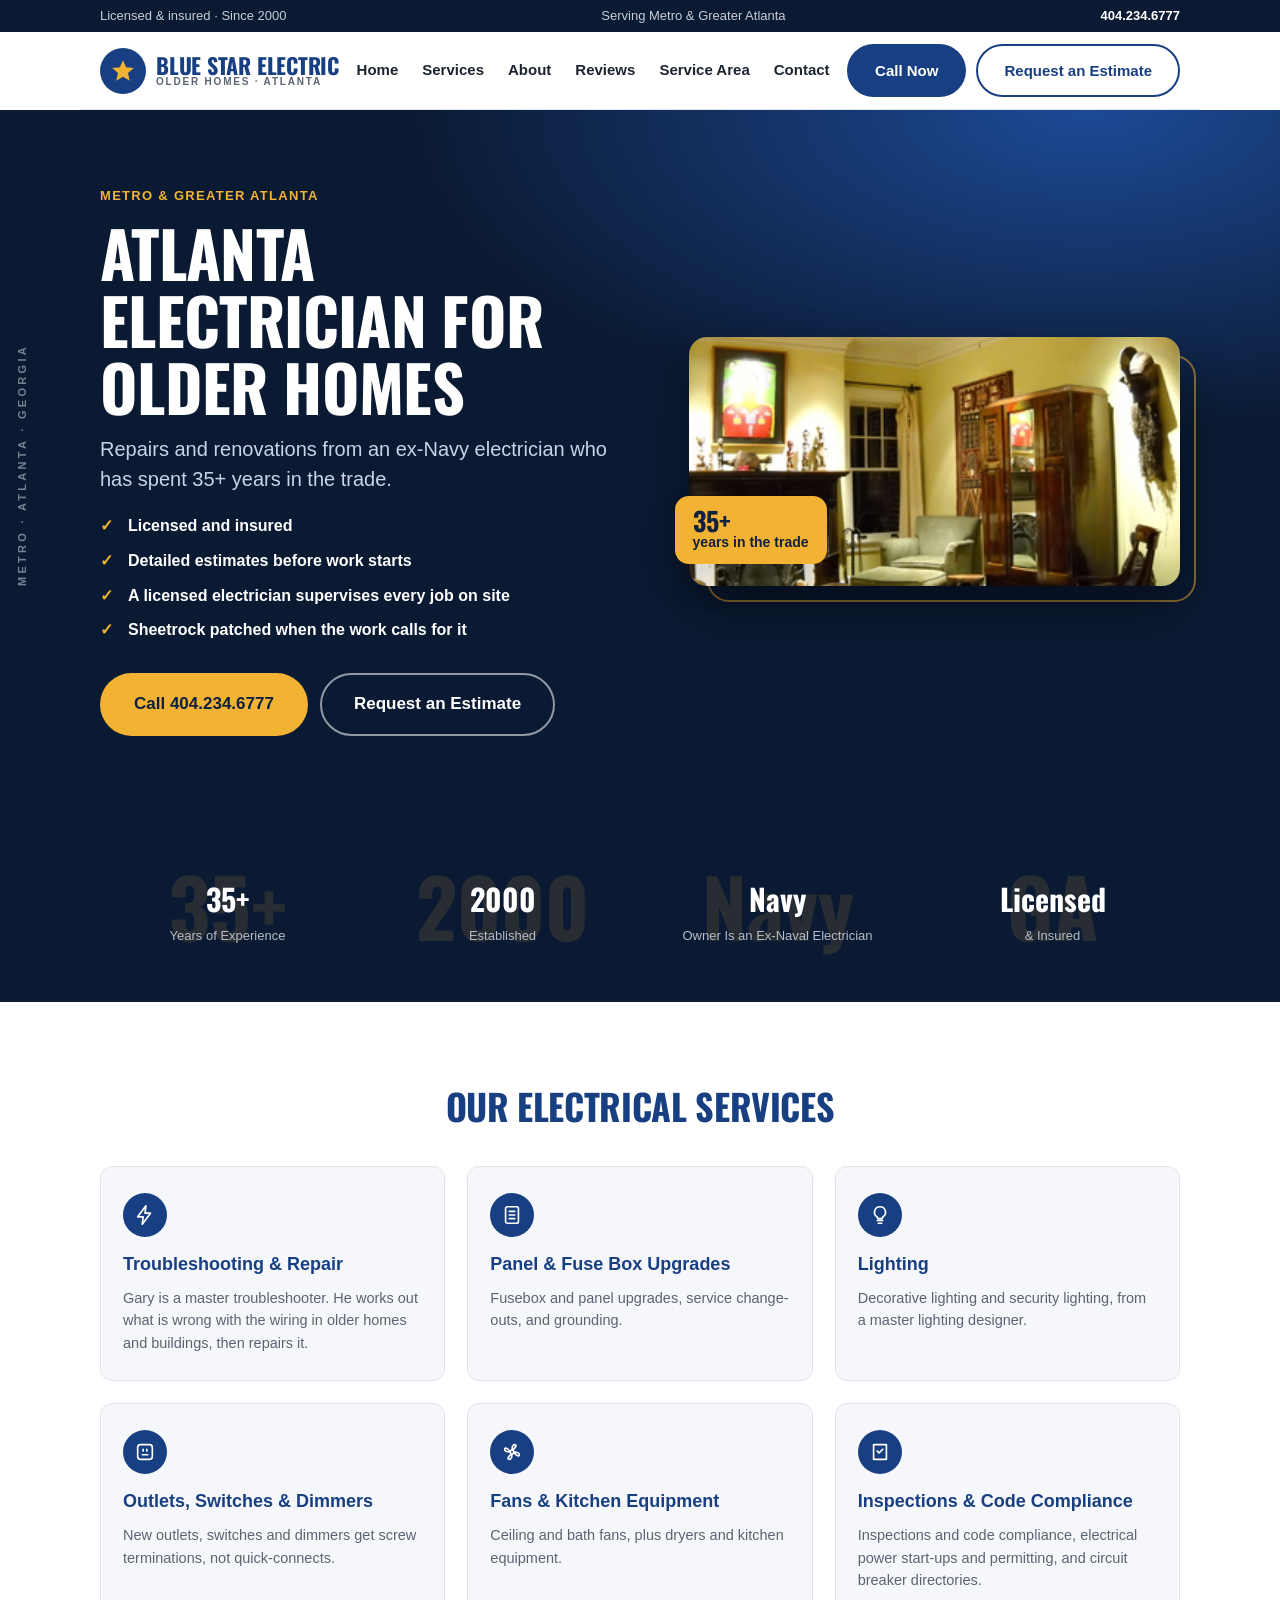
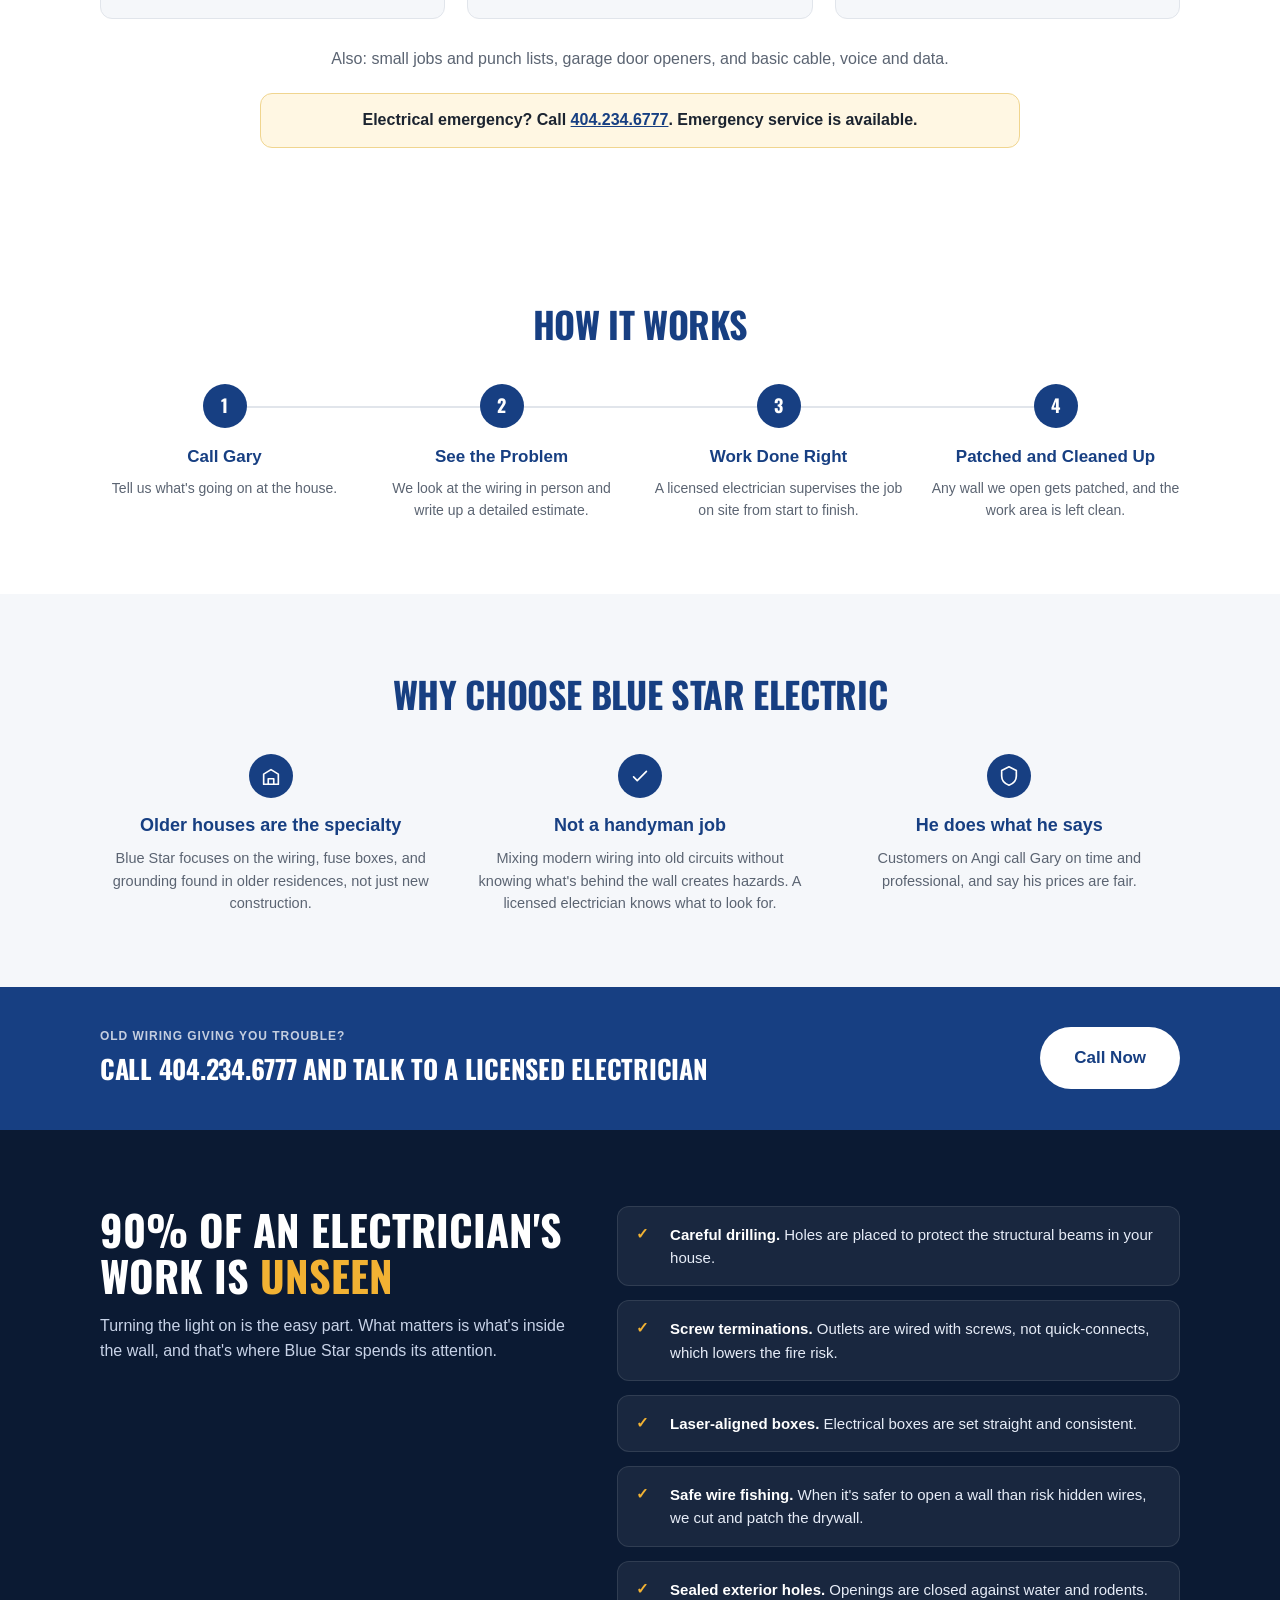
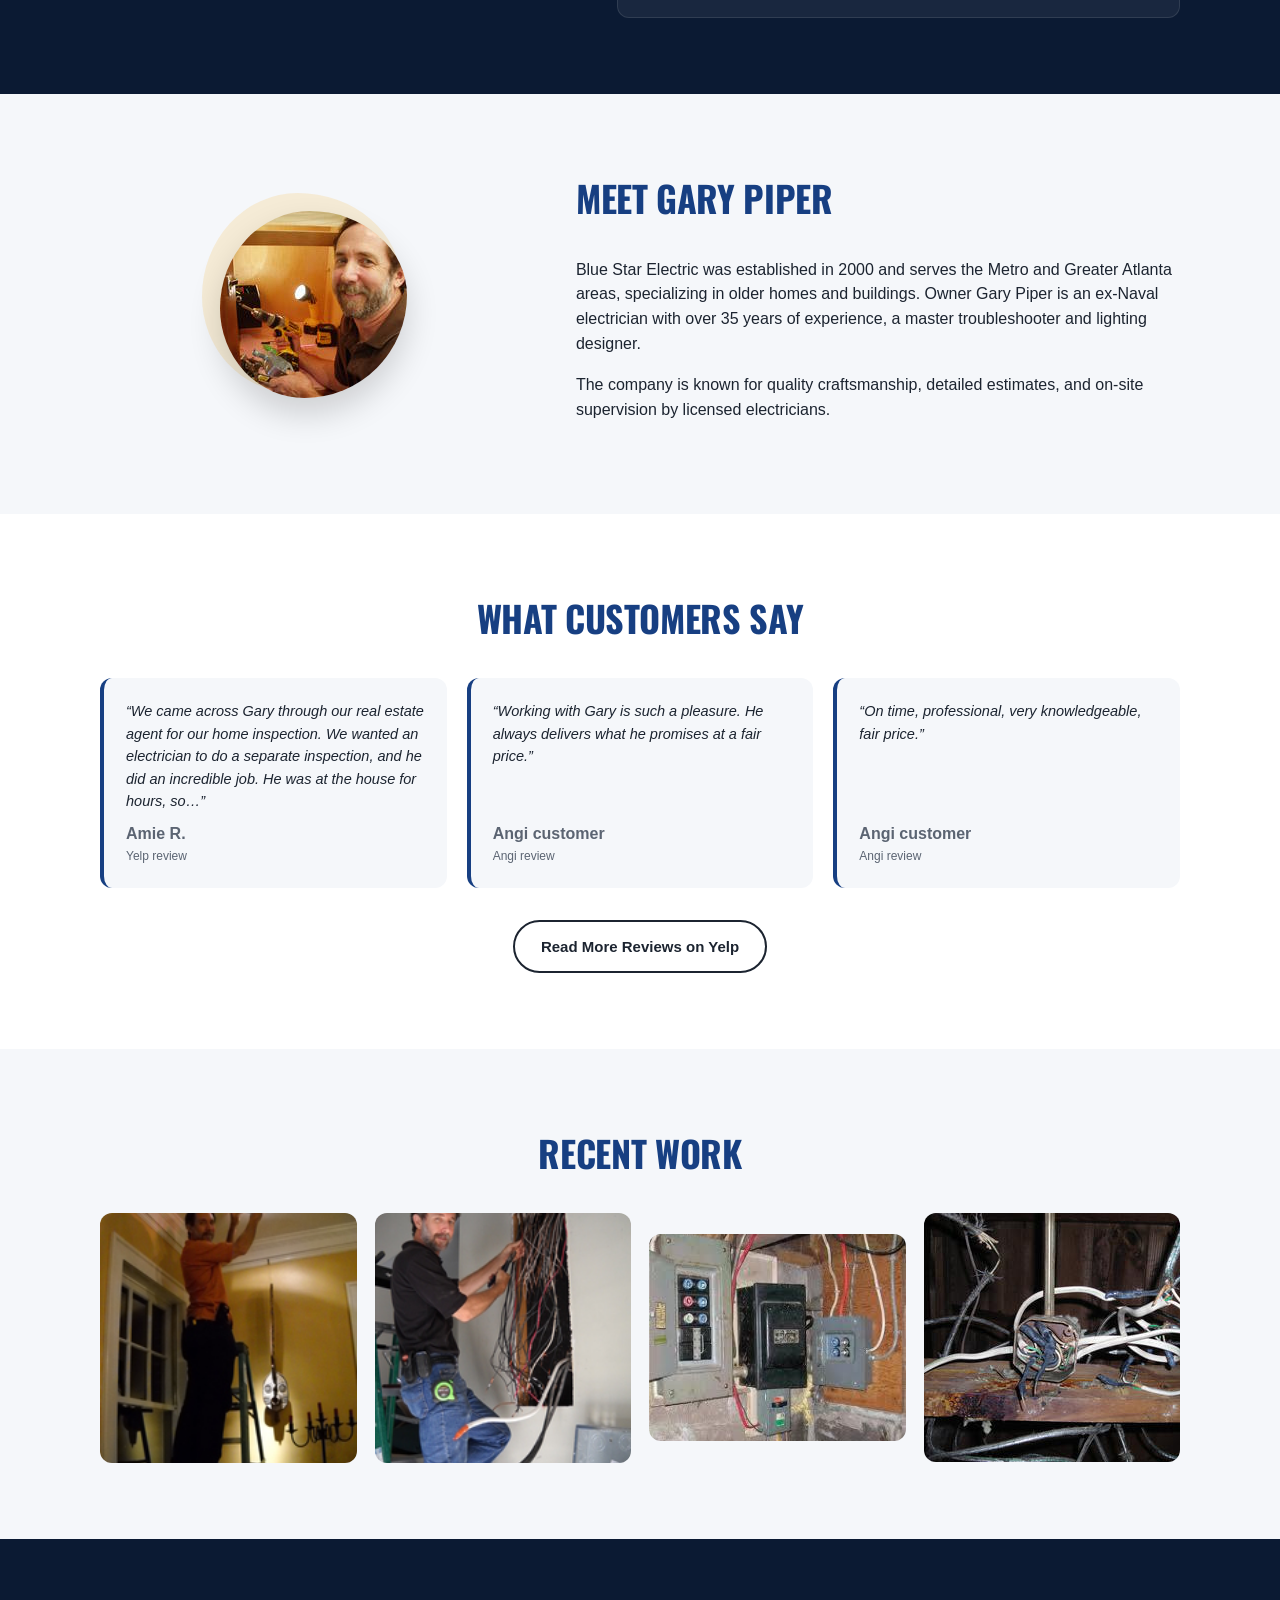
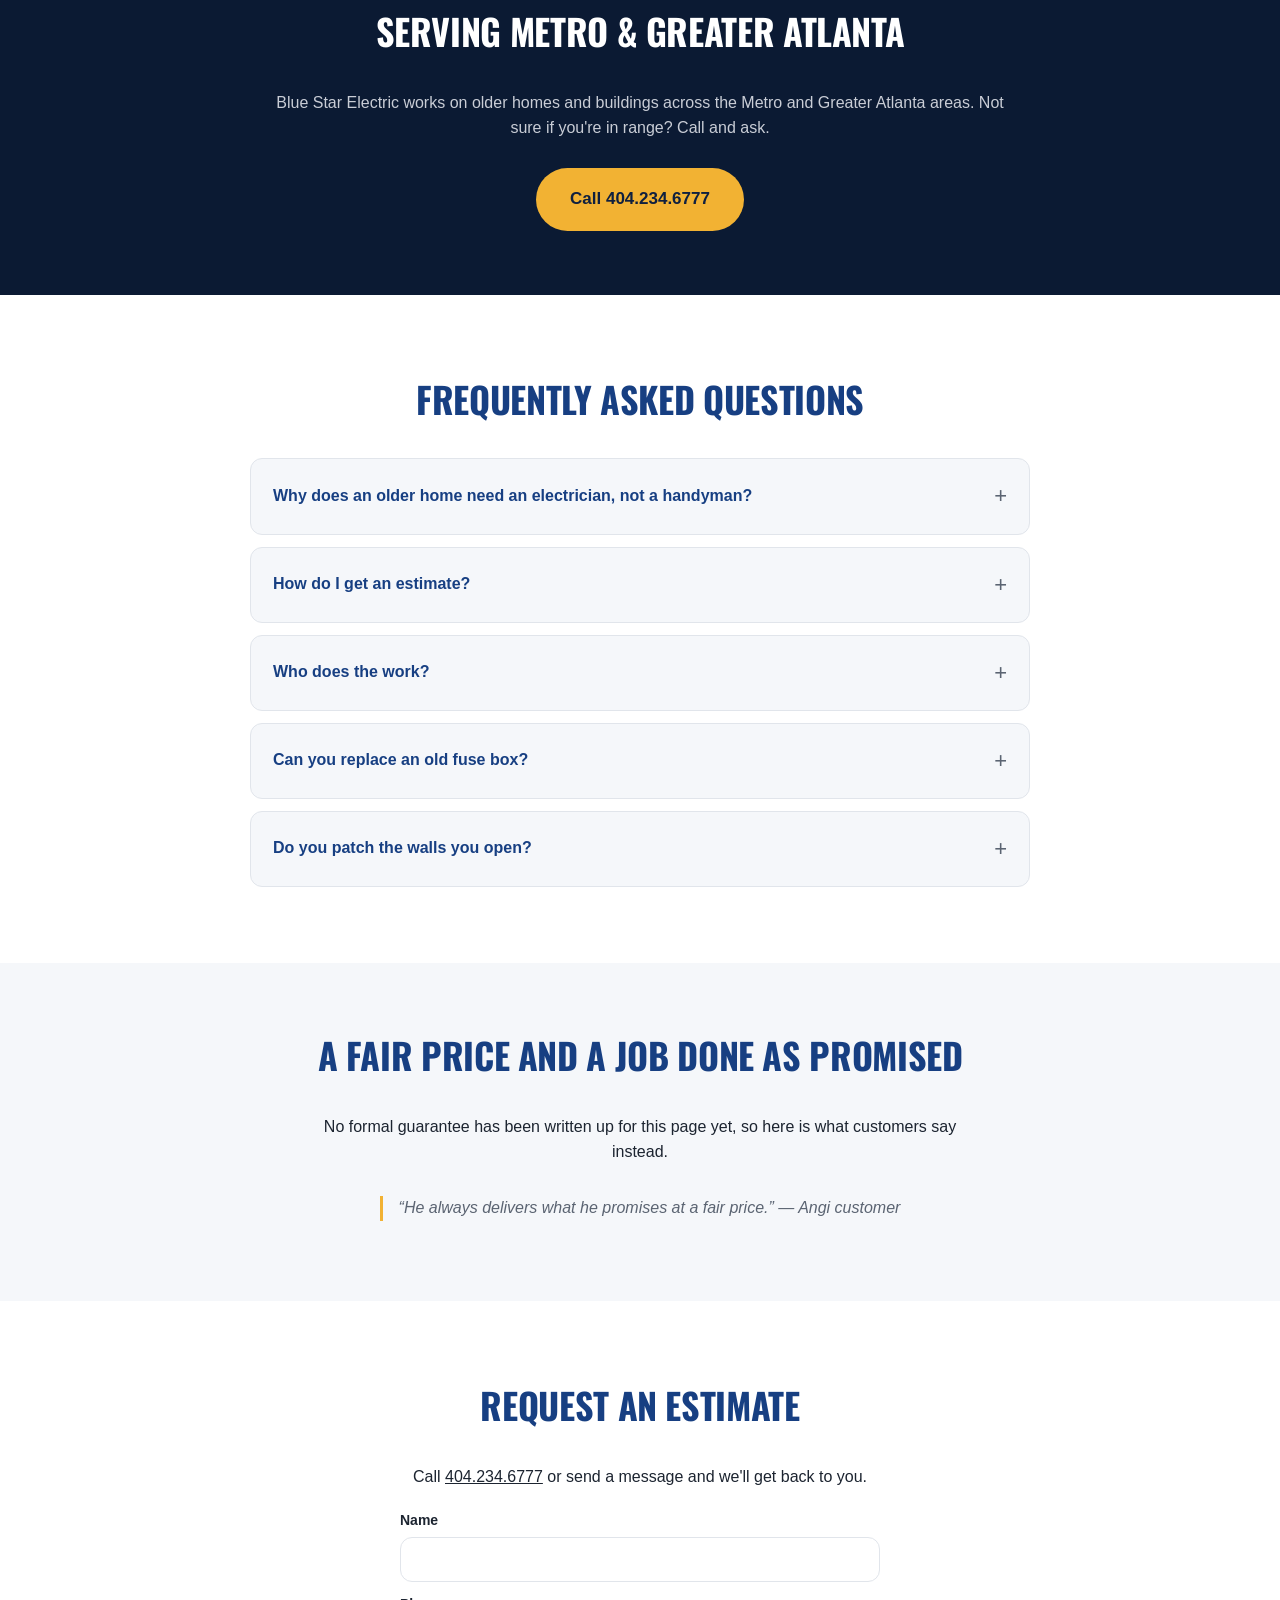
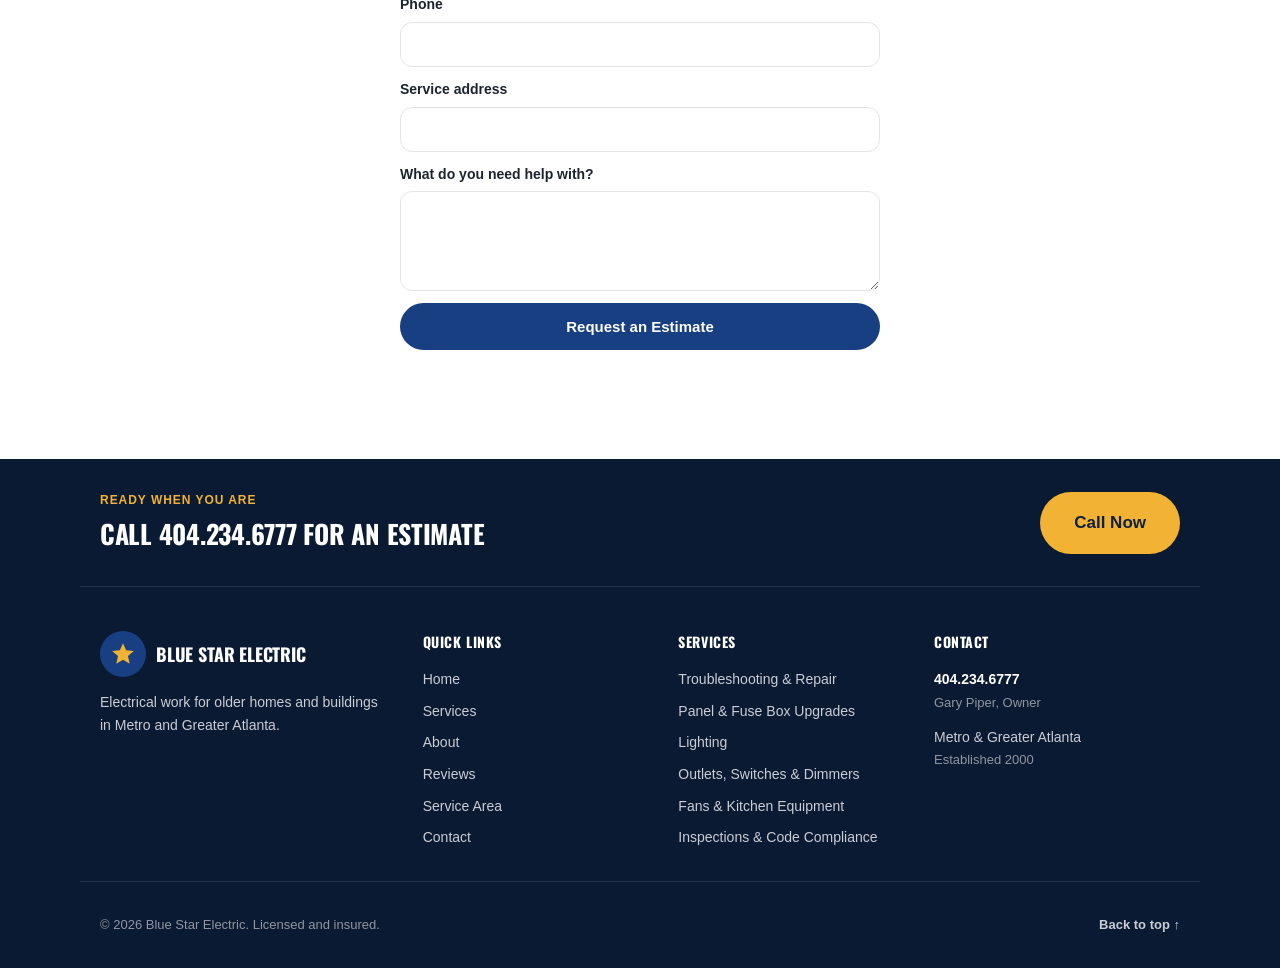
==== index.html @ 2fea070b "Free homepage rebuild for Blue Star Electric (Atlanta, GA) Co-Authored-By: Claude Sonnet 5 <noreply@" ====
<!DOCTYPE html>
<html lang="en">
<head>
<meta charset="UTF-8">
<meta name="viewport" content="width=device-width, initial-scale=1.0">
<title>Older Home Electrician in Atlanta | Blue Star Electric</title>
<meta name="description" content="Ex-Navy electrician Gary Piper repairs and renovates the wiring in older Atlanta homes. Detailed estimates, licensed and insured. Call 404.234.6777.">
<meta name="robots" content="index, follow">
<meta property="og:type" content="website">
<meta property="og:site_name" content="Blue Star Electric">
<meta property="og:title" content="Older Home Electrician in Atlanta | Blue Star Electric">
<meta property="og:description" content="Repairs and renovations for older Atlanta homes by an ex-Navy electrician with 35+ years in the trade.">
<meta property="og:locale" content="en_US">
<meta name="twitter:card" content="summary_large_image">
<meta name="twitter:title" content="Older Home Electrician in Atlanta | Blue Star Electric">
<meta name="twitter:description" content="Troubleshooting, repair, and rewiring for older Atlanta homes. Call 404.234.6777.">
<!-- TODO before launch: add <link rel="canonical">, og:url, and og:image / twitter:image once the live domain and a hosted preview image exist. -->
<meta name="theme-color" content="#173f82">
<link rel="icon" href="data:image/svg+xml,%3Csvg xmlns='http://www.w3.org/2000/svg' viewBox='0 0 24 24'%3E%3Ccircle cx='12' cy='12' r='12' fill='%23173f82'/%3E%3Cpath fill='%23f2b233' d='m12 4.5 2 4.6 5 .4-3.8 3.3 1.1 4.9L12 15l-4.3 2.7 1.1-4.9L5 9.5l5-.4z'/%3E%3C/svg%3E">
<link rel="preconnect" href="https://fonts.googleapis.com">
<link rel="preconnect" href="https://fonts.gstatic.com" crossorigin>
<link href="https://fonts.googleapis.com/css2?family=Oswald:wght@500;700&display=swap" rel="stylesheet">
<style>
/* ============ Design tokens ============
   Swap these per-business. Pull the primary/accent from the business's real
   logo/brand if they have one — sample the actual pixel colors (PIL/Pillow)
   rather than eyeballing a hex value, it's consistently more accurate.
   Otherwise this navy/amber pairing reads as "trades/trust" without looking
   like a template. Keep it to ONE dominant accent color doing all the
   CTA/heading work; a second brand color (if any) should stay a sparing
   accent (underlines, stat ghost numerals) rather than a second competing
   button color. Dark sections use a near-black ink rather than a second
   brand color — see "Modern visual design patterns" in references/patterns.md. */
:root {
  --color-primary: #173f82;      /* deep navy — the one accent */
  --color-primary-dark: #0f2c5f;
  --color-ink: #0b1a33;          /* near-black — full-bleed section bands */
  --color-accent: #f2b233;       /* amber — sparing use only (underlines, ghost numerals) */
  --color-accent-dark: #a86d10;
  --color-text: #1c2430;
  --color-text-muted: #5b6472;
  --color-bg: #ffffff;
  --color-bg-alt: #f5f7fa;
  --color-border: #e1e5eb;
  --font-body: -apple-system, BlinkMacSystemFont, "Segoe UI", Roboto, Helvetica, Arial, sans-serif;
  --font-heading: "Oswald", var(--font-body);
  --radius: 12px;
  --radius-pill: 999px;
  --shadow: 0 2px 10px rgba(0,0,0,.08);
  --shadow-lift: 0 16px 32px rgba(0,0,0,.16);
}

* { box-sizing: border-box; }
html { scroll-behavior: smooth; }
body {
  margin: 0;
  font-family: var(--font-body);
  color: var(--color-text);
  background: var(--color-bg);
  line-height: 1.55;
}
img { max-width: 100%; display: block; }
a { color: inherit; }
.wrap { max-width: 1120px; margin: 0 auto; padding: 0 20px; }

.skip-link {
  position: absolute; left: -999px; top: 0; background: #fff; color: #000;
  padding: 10px 16px; z-index: 100;
}
.skip-link:focus { left: 10px; top: 10px; }

/* Scroll-reveal: opacity + slight rise, disabled outright for reduced-motion.
   Motion is decoration only — never applied to phone numbers or CTAs. */
.reveal { opacity: 0; transform: translateY(16px); transition: opacity .5s ease, transform .5s ease; }
.reveal.is-visible { opacity: 1; transform: translateY(0); }
@media (prefers-reduced-motion: reduce) {
  .reveal { opacity: 1; transform: none; transition: none; }
}

/* ============ Buttons ============ */
.btn {
  display: inline-block;
  padding: 13px 26px;
  border-radius: var(--radius-pill);
  font-weight: 600;
  text-decoration: none;
  border: 2px solid transparent;
  cursor: pointer;
  font-size: 15px;
  transition: background .15s ease, color .15s ease, border-color .15s ease, transform .15s ease;
}
.btn-primary { background: var(--color-primary); color: #fff; }
.btn-primary:hover { background: var(--color-primary-dark); }
.btn-outline { background: transparent; border-color: currentColor; }
.btn-outline:hover { background: rgba(0,0,0,.05); }
.btn-lg { padding: 16px 32px; font-size: 17px; }

/* ============ Header ============ */
.topbar {
  background: var(--color-ink);
  color: #c9cdd6;
  font-size: 13px;
}
.topbar-inner {
  display: flex; flex-wrap: wrap; gap: 8px 20px;
  justify-content: space-between; align-items: center;
  padding: 6px 20px;
}
.topbar-phone { color: #fff; font-weight: 700; text-decoration: none; }
/* The topbar is sticky-header chrome that eats a disproportionate chunk of a
   phone viewport on every scroll position. The phone number is already a
   persistent nav button and a persistent bottom bar on mobile, so the topbar
   (hours + address) is redundant below this width — drop it to give content
   the room back. */
@media (max-width: 640px) {
  .topbar { display: none; }
}

.main-nav {
  display: flex; align-items: center; justify-content: space-between;
  gap: 16px; padding: 12px 20px;
  background: rgba(255,255,255,.9);
  backdrop-filter: saturate(180%) blur(8px);
  border-bottom: 1px solid var(--color-border);
  transition: padding .2s ease, box-shadow .2s ease;
}
.site-header.is-scrolled .main-nav { padding: 6px 20px; box-shadow: var(--shadow); }
.logo { display: flex; align-items: center; gap: 10px; text-decoration: none; }
.logo-badge {
  width: 60px; height: 60px; border-radius: 50%; overflow: hidden;
  position: relative; flex-shrink: 0; background: #fff;
  box-shadow: inset 0 0 0 1px var(--color-border);
  transition: width .2s ease, height .2s ease;
}
.site-header.is-scrolled .logo-badge { width: 46px; height: 46px; }
.logo-badge img { width: 100%; height: 100%; object-fit: cover; }
.logo-text {
  font-family: var(--font-heading); font-size: 22px; font-weight: 700;
  color: var(--color-primary); letter-spacing: -0.01em; text-transform: uppercase;
}
.nav-links { list-style: none; display: flex; gap: 24px; margin: 0; padding: 0; }
.nav-links a { text-decoration: none; font-weight: 600; font-size: 15px; color: var(--color-text); }
.nav-links a:hover { color: var(--color-primary); }
.nav-ctas { display: flex; gap: 10px; }
.nav-ctas .btn-outline { border-color: var(--color-primary); color: var(--color-primary); }
.site-header { position: sticky; top: 0; z-index: 50; }

/* Hamburger toggle — hidden on desktop, shown under the mobile breakpoint */
.menu-toggle {
  display: none; flex-direction: column; justify-content: center; align-items: center;
  gap: 5px; width: 40px; height: 40px; padding: 8px; margin: 0;
  background: transparent; border: none; cursor: pointer; flex-shrink: 0;
}
.menu-toggle span {
  display: block; width: 100%; height: 2px; background: var(--color-primary);
  border-radius: 2px; transition: transform .2s ease, opacity .2s ease;
}
.menu-toggle[aria-expanded="true"] span:nth-child(1) { transform: translateY(7px) rotate(45deg); }
.menu-toggle[aria-expanded="true"] span:nth-child(2) { opacity: 0; }
.menu-toggle[aria-expanded="true"] span:nth-child(3) { transform: translateY(-7px) rotate(-45deg); }

/* Mobile dropdown menu — holds the nav links AND the Call/Estimate buttons on
   mobile, since there's no room for them in the header bar itself. Anchored
   under the header as a floating panel so it overlays the page instead of
   pushing content down. */
.mobile-menu {
  display: none;
  position: absolute; top: 100%; left: 0; right: 0;
  background: #fff; border-bottom: 1px solid var(--color-border);
  box-shadow: var(--shadow-lift);
  padding: 8px 20px 24px;
}
.mobile-menu.is-open { display: block; }
.mobile-menu-links { list-style: none; margin: 0; padding: 0; display: grid; }
.mobile-menu-links a {
  display: block; padding: 14px 2px; font-weight: 600; font-size: 16px;
  text-decoration: none; color: var(--color-text); border-bottom: 1px solid var(--color-border);
}
.mobile-menu-ctas { display: grid; gap: 10px; margin-top: 16px; }
.mobile-menu-ctas .btn { text-align: center; width: 100%; }
.mobile-menu-ctas .btn-outline { border-color: var(--color-primary); color: var(--color-primary); }

@media (max-width: 860px) {
  .nav-links { display: none; }  /* desktop inline nav — replaced by the mobile menu below */
  .nav-ctas { display: none; }   /* header buttons — moved into the mobile menu, not the header bar */
  .menu-toggle { display: flex; }
  .main-nav { position: relative; flex-wrap: nowrap; }
}
@media (min-width: 861px) {
  .mobile-menu { display: none !important; }
}

/* ============ Hero (dark band, framed photo; source photos are low-res so no full-bleed) ============ */
.hero { background: radial-gradient(1100px 520px at 85% 0%, #1d4a96 0%, var(--color-ink) 62%); padding: 76px 0 84px; overflow: hidden; position: relative; }
.hero-inner { display: grid; grid-template-columns: 1.1fr 1fr; gap: 48px; align-items: center; }
.hero-label {
  position: absolute; left: 14px; top: 50%; writing-mode: vertical-rl; transform: rotate(180deg) translateY(50%);
  font-size: 11px; letter-spacing: .3em; text-transform: uppercase; color: rgba(255,255,255,.45); font-weight: 700;
}
.eyebrow { text-transform: uppercase; letter-spacing: .1em; font-size: 13px; font-weight: 700; color: var(--color-accent); margin: 0 0 12px; }
.hero h1 {
  font-family: var(--font-heading); font-size: clamp(36px, 5.6vw, 64px);
  line-height: 1.05; margin: 0 0 20px; color: #fff; text-transform: uppercase; letter-spacing: -0.01em;
}
.hero h1 .h1-sub { display: block; font-family: var(--font-body); font-size: clamp(16px, 1.7vw, 20px); text-transform: none; letter-spacing: 0; color: #c8d3e8; font-weight: 500; margin-top: 14px; line-height: 1.5; max-width: 34em; }
.trust-bullets { list-style: none; margin: 0 0 30px; padding: 0; display: grid; gap: 10px; color: #fff; }
.trust-bullets li { font-weight: 600; padding-left: 28px; position: relative; }
.trust-bullets li::before { content: "\2713"; position: absolute; left: 0; color: var(--color-accent); font-weight: 800; }
.hero-ctas { display: flex; gap: 12px; flex-wrap: wrap; }
.hero .btn-outline { color: #fff; border-color: rgba(255,255,255,.55); }
.hero .btn-outline:hover { background: rgba(255,255,255,.1); }
.btn-accent { background: var(--color-accent); color: #10203f; }
.btn-accent:hover { background: #ffc44f; }

.hero-media { position: relative; }
.hero-media::before {
  content: ""; position: absolute; inset: 18px -16px -16px 18px; border-radius: 22px;
  border: 2px solid var(--color-accent); opacity: .55;
}
.hero-media img.stock-photo { position: relative; width: 100%; aspect-ratio: 4 / 3; object-fit: cover; border-radius: 18px; box-shadow: 0 24px 50px rgba(0,0,0,.45); }
.hero-badge {
  position: absolute; z-index: 2; left: -14px; bottom: 22px; background: var(--color-accent); color: #10203f;
  padding: 12px 18px; border-radius: 14px; font-weight: 800; font-size: 14px; line-height: 1.25; box-shadow: var(--shadow-lift);
}
.hero-badge span { display: block; font-family: var(--font-heading); font-size: 26px; line-height: 1; }
@media (max-width: 860px) {
  .hero { padding: 52px 0 64px; }
  .hero-inner { grid-template-columns: 1fr; }
  .hero-label { display: none; }
  .hero-media { margin: 0 12px 0 0; }
  .hero-badge { left: 10px; }
}

.photo-placeholder {
  background: repeating-linear-gradient(45deg, #dde3ec, #dde3ec 12px, #eef1f6 12px, #eef1f6 24px);
  border: 2px dashed #b7c0cf; border-radius: var(--radius); min-height: 280px;
  display: flex; align-items: center; justify-content: center; color: #5b6472; font-weight: 700; text-align: center; padding: 20px;
}

/* ============ Trust stats bar (ghost-numeral treatment) ============
   data-ghost repeats the stat value as a huge, low-opacity watermark behind
   it — the single highest-payoff visual device found in the modern-design
   research. font-size uses clamp(), not a fixed px — a fixed size overflows
   into the neighboring column on narrow phones. */
.stats-bar { background: var(--color-ink); color: #fff; padding: 44px 0; }
.stats-grid {
  display: grid; grid-template-columns: repeat(4, 1fr); gap: 20px; text-align: center;
}
.stat { position: relative; padding: 12px 8px; overflow: hidden; }
.stat::before {
  content: attr(data-ghost);
  position: absolute; top: 50%; left: 50%; transform: translate(-50%, -55%);
  font-family: var(--font-heading); font-size: clamp(36px, 12vw, 80px); font-weight: 700;
  color: var(--color-accent); opacity: .12; white-space: nowrap; z-index: 0;
  pointer-events: none;
}
.stat-value { position: relative; z-index: 1; display: block; font-family: var(--font-heading); font-size: 30px; font-weight: 700; }
.stat-label { position: relative; z-index: 1; display: block; font-size: 13px; color: #b7bcc6; margin-top: 4px; }
@media (max-width: 700px) { .stats-grid { grid-template-columns: repeat(2, 1fr); } }

/* ============ Services ============ */
.services { padding: 76px 0; }
.services h2, .about h2, .testimonials h2, .service-area h2, .guarantee h2, .contact h2,
.process h2, .why-us h2, .gallery h2, .faq h2 {
  font-family: var(--font-heading); text-transform: uppercase; letter-spacing: -0.01em;
  font-size: clamp(26px, 3.4vw, 36px); color: var(--color-primary); margin: 0 0 32px; text-align: center;
}
.service-area h2 { color: #fff; }
.services-grid { display: grid; grid-template-columns: repeat(3, 1fr); gap: 22px; }
.service-card {
  background: var(--color-bg-alt); border-radius: var(--radius); padding: 26px 22px;
  border: 1px solid var(--color-border);
  transition: transform .2s ease, box-shadow .2s ease, border-color .2s ease;
}
.service-card:hover { transform: translateY(-6px); box-shadow: var(--shadow-lift); border-color: transparent; }
.service-icon {
  width: 44px; height: 44px; border-radius: 50%; background: var(--color-primary);
  display: flex; align-items: center; justify-content: center; margin-bottom: 14px;
}
.service-icon svg { width: 22px; height: 22px; stroke: #fff; fill: none; }
.service-card h3 { margin: 0 0 8px; color: var(--color-primary); font-size: 18px; }
.service-card p { margin: 0; color: var(--color-text-muted); font-size: 14.5px; }
@media (max-width: 860px) { .services-grid { grid-template-columns: repeat(2, 1fr); } }
@media (max-width: 560px) { .services-grid { grid-template-columns: 1fr; } }

/* ============ How It Works (process steps) ============ */
.process { padding: 72px 0; background: var(--color-bg); }
.process-grid { display: grid; grid-template-columns: repeat(4, 1fr); gap: 28px; position: relative; }
.process-grid::before {
  content: ""; position: absolute; top: 22px; left: 12.5%; right: 12.5%; height: 2px;
  background: var(--color-border); z-index: 0;
}
.process-step { position: relative; z-index: 1; text-align: center; }
.process-num {
  display: flex; align-items: center; justify-content: center; margin: 0 auto 16px;
  width: 44px; height: 44px; border-radius: 50%; background: var(--color-primary);
  color: #fff; font-family: var(--font-heading); font-weight: 700; font-size: 18px;
}
.process-step h3 { margin: 0 0 8px; color: var(--color-primary); font-size: 17px; }
.process-step p { margin: 0; color: var(--color-text-muted); font-size: 14px; }
@media (max-width: 860px) {
  .process-grid { grid-template-columns: 1fr 1fr; gap: 32px 20px; }
  .process-grid::before { display: none; }
}
@media (max-width: 480px) { .process-grid { grid-template-columns: 1fr; } }

/* ============ Why Choose Us ============ */
.why-us { padding: 72px 0; background: var(--color-bg-alt); }
.why-us-grid { display: grid; grid-template-columns: repeat(3, 1fr); gap: 28px; }
.why-us-item { text-align: center; }
.why-us-item .service-icon { margin: 0 auto 14px; }
.why-us-item h3 { margin: 0 0 8px; color: var(--color-primary); font-size: 18px; }
.why-us-item p { margin: 0; color: var(--color-text-muted); font-size: 14.5px; }
@media (max-width: 700px) { .why-us-grid { grid-template-columns: 1fr; gap: 32px; } }

/* ============ Mid-page CTA banner ============ */
.cta-banner { background: var(--color-primary); padding: 40px 0; }
.cta-banner-inner {
  display: flex; align-items: center; justify-content: space-between; gap: 20px; flex-wrap: wrap;
}
.cta-banner-eyebrow {
  margin: 0 0 4px; text-transform: uppercase; letter-spacing: .08em; font-size: 12px;
  font-weight: 700; color: rgba(255,255,255,.75);
}
.cta-banner h3 {
  margin: 0; font-family: var(--font-heading); text-transform: uppercase;
  font-size: clamp(19px, 2.4vw, 26px); color: #fff; letter-spacing: -0.01em;
}
.cta-banner .btn-primary { background: #fff; color: var(--color-primary); }
.cta-banner .btn-primary:hover { background: var(--color-bg-alt); }
@media (max-width: 560px) { .cta-banner-inner { flex-direction: column; text-align: center; } }

/* ============ About (blob-crop photo) ============
   A shaped (circle/blob) crop is the best fix for a stock or otherwise
   imperfect photo looking like an obvious placeholder rather than a
   deliberate design choice. */
.about { background: var(--color-bg-alt); padding: 76px 0; }
.about-inner { display: grid; grid-template-columns: .85fr 1.2fr; gap: 48px; align-items: center; }
.about-copy h2 { text-align: left; }
.about-media { position: relative; aspect-ratio: 1 / 1; max-width: 360px; margin: 0 auto; }
.about-media::before {
  content: ""; position: absolute; inset: -18px 6px 6px -18px;
  background: var(--color-accent); opacity: .18; border-radius: 48% 52% 55% 45% / 52% 45% 55% 48%;
  z-index: 0;
}
.about-media img.stock-photo {
  position: relative; z-index: 1; width: 100%; height: 100%; object-fit: cover;
  border-radius: 48% 52% 55% 45% / 52% 45% 55% 48%;
  box-shadow: var(--shadow-lift);
}
@media (max-width: 860px) { .about-inner { grid-template-columns: 1fr; } }

/* ============ Testimonials ============ */
.testimonials { padding: 76px 0; text-align: center; background: var(--color-bg); }
.testimonial-grid { display: grid; grid-template-columns: repeat(3, 1fr); gap: 20px; margin-bottom: 32px; text-align: left; }
.testimonial {
  margin: 0; background: var(--color-bg-alt); border-left: 4px solid var(--color-primary);
  padding: 22px; border-radius: var(--radius); display: flex; flex-direction: column;
  transition: transform .2s ease, box-shadow .2s ease;
}
.testimonial:hover { transform: translateY(-6px); box-shadow: var(--shadow-lift); }
.testimonial p { margin: 0 0 10px; font-style: italic; font-size: 14.5px; }
.testimonial cite { font-weight: 700; font-style: normal; color: var(--color-text-muted); margin-top: auto; }
@media (max-width: 900px) { .testimonial-grid { grid-template-columns: 1fr 1fr; } }
@media (max-width: 620px) { .testimonial-grid { grid-template-columns: 1fr; } }

/* ============ Recent Work gallery ============ */
.gallery { padding: 76px 0; background: var(--color-bg-alt); }
.gallery-grid { display: grid; grid-template-columns: repeat(4, 1fr); gap: 18px; }
.gallery-item { min-height: 0; aspect-ratio: 1 / 1; padding: 12px; font-size: 13px; }
.gallery-item.photo-placeholder { border-radius: var(--radius); }
img.stock-photo.gallery-photo {
  width: 100%; aspect-ratio: 1 / 1; object-fit: cover; border-radius: var(--radius);
  transition: transform .3s ease, box-shadow .3s ease;
}
img.stock-photo.gallery-photo:hover { transform: translateY(-4px); box-shadow: var(--shadow-lift); }
@media (max-width: 860px) { .gallery-grid { grid-template-columns: repeat(2, 1fr); } }

/* ============ Service area (dark ink band) ============ */
.service-area { background: var(--color-ink); color: #fff; padding: 64px 0; text-align: center; }
.service-area-list { color: #c9cdd6; max-width: 760px; margin: 0 auto 28px; }
.map-embed { border-radius: var(--radius); overflow: hidden; box-shadow: var(--shadow-lift); }
.map-embed iframe { width: 100%; height: 320px; border: 0; display: block; filter: grayscale(.15); }

/* ============ FAQ (native details/summary accordion, zero JS) ============ */
.faq { padding: 76px 0; background: var(--color-bg); }
.faq-list { max-width: 780px; margin: 0 auto; display: grid; gap: 12px; }
.faq-item {
  background: var(--color-bg-alt); border: 1px solid var(--color-border); border-radius: var(--radius);
  padding: 4px 22px;
}
.faq-item summary {
  padding: 16px 0; font-weight: 700; color: var(--color-primary); cursor: pointer;
  list-style: none; display: flex; align-items: center; justify-content: space-between; gap: 16px;
}
.faq-item summary::-webkit-details-marker { display: none; }
.faq-item summary::after {
  content: "+"; font-size: 22px; font-weight: 400; color: var(--color-text-muted);
  flex-shrink: 0; transition: transform .2s ease;
}
.faq-item[open] summary::after { transform: rotate(45deg); }
.faq-item p { margin: 0 0 18px; color: var(--color-text-muted); font-size: 14.5px; }

/* ============ Guarantee ============ */
.guarantee { padding: 64px 0; text-align: center; background: var(--color-bg-alt); }
.guarantee-inner { max-width: 720px; margin: 0 auto; }
.guarantee blockquote { margin: 16px 0; font-style: italic; color: var(--color-text-muted); border-left: 3px solid var(--color-accent); padding-left: 16px; text-align: left; display: inline-block; }

/* ============ Contact ============ */
.contact { background: var(--color-bg); padding: 76px 0; text-align: center; }
.contact-inner { max-width: 520px; margin: 0 auto; }
.contact-form { display: grid; gap: 12px; margin-top: 20px; text-align: left; }
.contact-form input, .contact-form textarea {
  padding: 13px 15px; border: 1px solid var(--color-border); border-radius: var(--radius);
  font-family: inherit; font-size: 15px;
}
.contact-form textarea { min-height: 100px; resize: vertical; }

/* ============ Footer ============
   Not a bare 3-line block: a CTA band, a 4-column grid, a bottom bar. */
.site-footer { background: var(--color-ink); color: #c9cdd6; font-size: 14px; }

.footer-cta {
  display: flex; align-items: center; justify-content: space-between; gap: 20px;
  flex-wrap: wrap; padding-top: 32px; padding-bottom: 32px;
  border-bottom: 1px solid rgba(255,255,255,.1);
}
.footer-cta-eyebrow {
  margin: 0 0 4px; text-transform: uppercase; letter-spacing: .08em; font-size: 12px;
  font-weight: 700; color: var(--color-accent);
}
.footer-cta h3 {
  margin: 0; font-family: var(--font-heading); text-transform: uppercase;
  font-size: clamp(19px, 2.4vw, 26px); color: #fff; letter-spacing: -0.01em;
}

.footer-grid {
  display: grid; grid-template-columns: 1.3fr 1fr 1fr 1.1fr; gap: 32px;
  padding-top: 44px; padding-bottom: 32px;
}
.footer-col h4 {
  margin: 0 0 16px; color: #fff; font-family: var(--font-heading);
  text-transform: uppercase; font-size: 14px; letter-spacing: .04em;
}
.footer-brand .footer-logo { display: flex; align-items: center; gap: 10px; margin-bottom: 14px; }
.footer-brand .footer-logo .logo-badge { width: 52px; height: 52px; }
.footer-brand .footer-logo span.logo-text { font-size: 18px; color: #fff; }
.footer-brand p { margin: 0 0 10px; line-height: 1.6; }
.footer-rating { color: var(--color-accent); font-weight: 700; letter-spacing: .02em; }
.footer-col ul { list-style: none; margin: 0; padding: 0; display: grid; gap: 10px; }
.footer-col ul a { color: #c9cdd6; text-decoration: none; }
.footer-col ul a:hover { color: #fff; }
.footer-col .contact-line { margin: 0 0 14px; }
.footer-col .contact-line a { color: #fff; text-decoration: none; font-weight: 700; }
.footer-col .contact-line .muted { display: block; color: #8f95a1; font-size: 13px; margin-top: 2px; }

.footer-bottom {
  display: flex; align-items: center; justify-content: space-between; gap: 16px;
  flex-wrap: wrap; padding-top: 20px; padding-bottom: 20px;
  border-top: 1px solid rgba(255,255,255,.1);
  font-size: 13px; color: #8f95a1;
}
.back-to-top {
  color: #c9cdd6; text-decoration: none; font-weight: 600; font-size: 13px;
  background: none; border: none; cursor: pointer; padding: 0;
}
.back-to-top:hover { color: #fff; }

@media (max-width: 860px) {
  .footer-grid { grid-template-columns: 1fr 1fr; }
  .footer-brand { grid-column: 1 / -1; }
}
@media (max-width: 560px) {
  .footer-grid { grid-template-columns: 1fr; text-align: center; }
  .footer-brand .footer-logo { justify-content: center; }
  .footer-cta { flex-direction: column; text-align: center; }
  .footer-bottom { flex-direction: column; text-align: center; }
}

/* ============ Sticky mobile CTA ============ */
.sticky-cta {
  display: none;
  position: fixed; bottom: 0; left: 0; right: 0; z-index: 60;
  background: var(--color-primary); color: #fff; text-align: center;
  padding: 14px; font-weight: 800; text-decoration: none; font-size: 16px;
}
@media (max-width: 860px) { .sticky-cta { display: block; } body { padding-bottom: 54px; } }

/* ============ Additions for Blue Star ============ */
.logo-star { width: 46px; height: 46px; border-radius: 50%; background: var(--color-primary); display: flex; align-items: center; justify-content: center; flex-shrink: 0; }
.logo-star svg { width: 26px; height: 26px; fill: var(--color-accent); }
.logo-text { line-height: 1.05; }
.logo-text small { display: block; font-family: var(--font-body); font-size: 10px; letter-spacing: .18em; font-weight: 700; color: var(--color-text-muted); }
.site-footer .logo-text small { color: #8f95a1; }

.services-more { text-align: center; color: var(--color-text-muted); margin: 28px auto 0; max-width: 760px; }
.emergency { margin: 22px auto 0; max-width: 760px; background: #fff7e3; border: 1px solid #f0d58f; border-radius: var(--radius); padding: 14px 18px; text-align: center; font-weight: 600; }
.emergency a { color: var(--color-primary); font-weight: 800; }

.technique { background: var(--color-ink); color: #fff; padding: 76px 0; }
.technique-inner { display: grid; grid-template-columns: 1fr 1.2fr; gap: 48px; align-items: start; }
.technique h2 { font-family: var(--font-heading); text-transform: uppercase; font-size: clamp(28px, 3.8vw, 42px); line-height: 1.1; margin: 0 0 16px; color: #fff; }
.technique h2 em { font-style: normal; color: var(--color-accent); }
.technique p { color: #c8d3e8; margin: 0; }
.technique-list { list-style: none; margin: 0; padding: 0; display: grid; gap: 14px; }
.technique-list li { background: rgba(255,255,255,.06); border: 1px solid rgba(255,255,255,.1); border-radius: var(--radius); padding: 16px 18px 16px 52px; position: relative; color: #e6ecf7; font-size: 15px; }
.technique-list li::before { content: "\2713"; position: absolute; left: 18px; top: 15px; color: var(--color-accent); font-weight: 800; }
.technique-list strong { color: #fff; }
@media (max-width: 860px) { .technique-inner { grid-template-columns: 1fr; gap: 28px; } }

.about-media img.stock-photo { object-position: center 20%; }

.gallery-grid.g3 { grid-template-columns: repeat(3, 1fr); }
.gallery-btn { padding: 0; border: 0; background: none; cursor: pointer; border-radius: var(--radius); display: block; }
.gallery-btn img { width: 100%; aspect-ratio: 4 / 3; object-fit: cover; border-radius: var(--radius); transition: transform .3s ease, box-shadow .3s ease; }
.gallery-btn:hover img { transform: translateY(-4px); box-shadow: var(--shadow-lift); }
@media (max-width: 860px) { .gallery-grid.g3 { grid-template-columns: repeat(2, 1fr); } }

.lightbox { position: fixed; inset: 0; z-index: 200; background: rgba(6,12,25,.92); display: none; align-items: center; justify-content: center; padding: 20px; }
.lightbox.is-open { display: flex; }
.lightbox figure { margin: 0; text-align: center; max-width: 100%; }
.lightbox img { max-width: min(92vw, 720px); max-height: 70vh; width: auto; margin: 0 auto; border-radius: 10px; background: #fff; }
.lightbox figcaption { color: #e6ecf7; margin: 14px auto 0; font-size: 15px; max-width: 640px; }
.lightbox-count { color: #9aa6bd; font-size: 13px; margin-top: 6px; }
.lb-btn { position: absolute; background: rgba(255,255,255,.14); color: #fff; border: 0; width: 46px; height: 46px; border-radius: 50%; font-size: 24px; cursor: pointer; }
.lb-btn:hover { background: rgba(255,255,255,.28); }
.lb-close { top: 16px; right: 16px; }
.lb-prev { left: 16px; top: 50%; }
.lb-next { right: 16px; top: 50%; }

.testimonial cite span { display: block; font-weight: 500; font-size: 12px; }
.testimonial-grid.two { grid-template-columns: repeat(3, 1fr); }

.contact-form label { font-weight: 600; font-size: 14px; margin-bottom: -6px; }
.form-note { margin: 4px 0 0; font-size: 14px; color: var(--color-primary); font-weight: 600; min-height: 1.2em; }

a:focus-visible, button:focus-visible, summary:focus-visible, input:focus-visible, textarea:focus-visible { outline: 3px solid var(--color-primary); outline-offset: 2px; }
.hero a:focus-visible, .technique a:focus-visible, .site-footer a:focus-visible, .lightbox button:focus-visible, .stats-bar a:focus-visible, .cta-banner a:focus-visible { outline-color: var(--color-accent); }

#main, #services, #about, #reviews, #service-area, #contact { scroll-margin-top: 112px; }
@media (max-width: 640px) { #main, #services, #about, #reviews, #service-area, #contact { scroll-margin-top: 78px; } }

</style>
<script type="application/ld+json">
{
  "@context": "https://schema.org",
  "@type": "Electrician",
  "name": "Blue Star Electric",
  "telephone": "+1-404-234-6777",
  "foundingDate": "2000",
  "areaServed": ["Metro Atlanta", "Greater Atlanta"],
  "founder": { "@type": "Person", "name": "Gary Piper" },
  "review": [
    { "@type": "Review", "author": { "@type": "Person", "name": "Amie R." }, "reviewBody": "We came across Gary through our real estate agent for our home inspection. We wanted an electrician to do a separate inspection, and he did an incredible job. He was at the house for hours, so..." }
  ]
}
</script>
</head>
<body>

<a class="skip-link" href="#main">Skip to main content</a>

<!-- ============ 1. HEADER ============ -->
<header class="site-header" id="site-header">
  <div class="topbar">
    <div class="wrap topbar-inner">
      <span class="topbar-item">Licensed &amp; insured &middot; Since 2000</span>
      <span class="topbar-item">Serving Metro &amp; Greater Atlanta</span>
      <a class="topbar-item topbar-phone" href="tel:+14042346777">404.234.6777</a>
    </div>
  </div>
  <div class="wrap main-nav">
    <a class="logo" href="#main" aria-label="Blue Star Electric, home">
      <!-- ADD REAL LOGO: this star badge is a stand-in. Replace with the real logo file once supplied. -->
      <span class="logo-star" aria-hidden="true"><svg viewBox="0 0 24 24"><path d="m12 2 2.9 6.6 7.1.6-5.4 4.7 1.6 7-6.2-3.7-6.2 3.7 1.6-7L2 9.2l7.1-.6L12 2z"/></svg></span>
      <span class="logo-text">Blue Star Electric<small>Older homes &middot; Atlanta</small></span>
    </a>
    <nav aria-label="Primary">
      <ul class="nav-links">
        <li><a href="#main">Home</a></li>
        <li><a href="#services">Services</a></li>
        <li><a href="#about">About</a></li>
        <li><a href="#reviews">Reviews</a></li>
        <li><a href="#service-area">Service Area</a></li>
        <li><a href="#contact">Contact</a></li>
      </ul>
    </nav>
    <div class="nav-ctas">
      <a class="btn btn-primary" href="tel:+14042346777">Call Now</a>
      <a class="btn btn-outline" href="#contact">Request an Estimate</a>
    </div>
    <button type="button" class="menu-toggle" id="menu-toggle" aria-expanded="false" aria-controls="mobile-menu" aria-label="Open menu">
      <span></span><span></span><span></span>
    </button>
    <div class="mobile-menu" id="mobile-menu">
      <ul class="mobile-menu-links">
        <li><a href="#main">Home</a></li>
        <li><a href="#services">Services</a></li>
        <li><a href="#about">About</a></li>
        <li><a href="#reviews">Reviews</a></li>
        <li><a href="#service-area">Service Area</a></li>
        <li><a href="#contact">Contact</a></li>
      </ul>
      <div class="mobile-menu-ctas">
        <a class="btn btn-primary" href="tel:+14042346777">Call Now</a>
        <a class="btn btn-outline" href="#contact">Request an Estimate</a>
      </div>
    </div>
  </div>
</header>

<main id="main">

  <!-- ============ 2. HERO ============ -->
  <section class="hero">
    <span class="hero-label" aria-hidden="true">Metro &middot; Atlanta &middot; Georgia</span>
    <div class="wrap hero-inner">
      <div class="hero-copy">
        <p class="eyebrow">Metro &amp; Greater Atlanta</p>
        <h1>Atlanta Electrician for Older Homes <span class="h1-sub">Repairs and renovations from an ex-Navy electrician who has spent 35+ years in the trade.</span></h1>
        <ul class="trust-bullets">
          <li>Licensed and insured</li>
          <li>Detailed estimates before work starts</li>
          <li>A licensed electrician supervises every job on site</li>
          <li>Sheetrock patched when the work calls for it</li>
        </ul>
        <div class="hero-ctas">
          <a class="btn btn-accent btn-lg" href="tel:+14042346777">Call 404.234.6777</a>
          <a class="btn btn-outline btn-lg" href="#contact">Request an Estimate</a>
        </div>
      </div>
      <div class="hero-media">
        <!-- Photo from the business's own current website (mybluestarelectric.com). -->
        <img class="stock-photo" src="[data-uri]" width="333" height="249" fetchpriority="high" alt="Living room in an older home with recessed lighting and a fireplace">
        <div class="hero-badge"><span>35+</span>years in the trade</div>
      </div>
    </div>
  </section>

  <!-- ============ 3. TRUST STATS BAR ============ -->
  <section class="stats-bar" aria-label="Trust indicators">
    <div class="wrap stats-grid">
      <div class="stat reveal" data-ghost="35+">
        <span class="stat-value">35+</span>
        <span class="stat-label">Years of Experience</span>
      </div>
      <div class="stat reveal" data-ghost="2000">
        <span class="stat-value">2000</span>
        <span class="stat-label">Established</span>
      </div>
      <div class="stat reveal" data-ghost="Navy">
        <span class="stat-value">Navy</span>
        <span class="stat-label">Owner Is an Ex-Naval Electrician</span>
      </div>
      <div class="stat reveal" data-ghost="GA">
        <span class="stat-value">Licensed</span>
        <span class="stat-label">&amp; Insured</span>
      </div>
    </div>
  </section>

  <!-- ============ 4. SERVICES ============ -->
  <section id="services" class="services">
    <div class="wrap">
      <h2 class="reveal">Our Electrical Services</h2>
      <div class="services-grid">
        <div class="service-card reveal">
          <span class="service-icon" aria-hidden="true"><svg viewBox="0 0 24 24" stroke-width="1.8"><path d="M13 2 4 14h6l-1 8 9-12h-6l1-8z" stroke-linecap="round" stroke-linejoin="round"/></svg></span>
          <h3>Troubleshooting &amp; Repair</h3>
          <p>Gary is a master troubleshooter. He works out what is wrong with the wiring in older homes and buildings, then repairs it.</p>
        </div>
        <div class="service-card reveal">
          <span class="service-icon" aria-hidden="true"><svg viewBox="0 0 24 24" stroke-width="1.8"><rect x="5" y="3" width="14" height="18" rx="2"/><path d="M9 8h6M9 12h6M9 16h6" stroke-linecap="round"/></svg></span>
          <h3>Panel &amp; Fuse Box Upgrades</h3>
          <p>Fusebox and panel upgrades, service change-outs, and grounding.</p>
        </div>
        <div class="service-card reveal">
          <span class="service-icon" aria-hidden="true"><svg viewBox="0 0 24 24" stroke-width="1.8"><path d="M9 18h6M10 21h4M12 3a6 6 0 0 0-3.6 10.8c.6.45 1.1 1.2 1.2 2.2h4.8c.1-1 .6-1.75 1.2-2.2A6 6 0 0 0 12 3Z" stroke-linecap="round" stroke-linejoin="round"/></svg></span>
          <h3>Lighting</h3>
          <p>Decorative lighting and security lighting, from a master lighting designer.</p>
        </div>
        <div class="service-card reveal">
          <span class="service-icon" aria-hidden="true"><svg viewBox="0 0 24 24" stroke-width="1.8"><rect x="4" y="4" width="16" height="16" rx="3"/><path d="M10 9v2M14 9v2M9 15h6" stroke-linecap="round"/></svg></span>
          <h3>Outlets, Switches &amp; Dimmers</h3>
          <p>New outlets, switches and dimmers get screw terminations, not quick-connects.</p>
        </div>
        <div class="service-card reveal">
          <span class="service-icon" aria-hidden="true"><svg viewBox="0 0 24 24" stroke-width="1.8"><circle cx="12" cy="12" r="2"/><path d="M12 10c0-4 1-6 3-6s2 3-3 6ZM14 12c4 0 6 1 6 3s-3 2-6-3ZM12 14c0 4-1 6-3 6s-2-3 3-6ZM10 12c-4 0-6-1-6-3s3-2 6 3Z" stroke-linejoin="round"/></svg></span>
          <h3>Fans &amp; Kitchen Equipment</h3>
          <p>Ceiling and bath fans, plus dryers and kitchen equipment.</p>
        </div>
        <div class="service-card reveal">
          <span class="service-icon" aria-hidden="true"><svg viewBox="0 0 24 24" stroke-width="1.8"><path d="M9 11l2 2 4-4" stroke-linecap="round" stroke-linejoin="round"/><path d="M5 4h14v16H5z" stroke-linejoin="round"/></svg></span>
          <h3>Inspections &amp; Code Compliance</h3>
          <p>Inspections and code compliance, electrical power start-ups and permitting, and circuit breaker directories.</p>
        </div>
      </div>
      <p class="services-more reveal">Also: small jobs and punch lists, garage door openers, and basic cable, voice and data.</p>
      <p class="emergency reveal">Electrical emergency? Call <a href="tel:+14042346777">404.234.6777</a>. Emergency service is available.</p>
    </div>
  </section>

  <!-- ============ 4b. HOW IT WORKS ============ -->
  <section class="process">
    <div class="wrap">
      <h2 class="reveal">How It Works</h2>
      <div class="process-grid">
        <div class="process-step reveal">
          <span class="process-num">1</span>
          <h3>Call Gary</h3>
          <p>Tell us what's going on at the house.</p>
        </div>
        <div class="process-step reveal">
          <span class="process-num">2</span>
          <h3>See the Problem</h3>
          <p>We look at the wiring in person and write up a detailed estimate.</p>
        </div>
        <div class="process-step reveal">
          <span class="process-num">3</span>
          <h3>Work Done Right</h3>
          <p>A licensed electrician supervises the job on site from start to finish.</p>
        </div>
        <div class="process-step reveal">
          <span class="process-num">4</span>
          <h3>Patched and Cleaned Up</h3>
          <p>Any wall we open gets patched, and the work area is left clean.</p>
        </div>
      </div>
    </div>
  </section>

  <!-- ============ 4c. WHY CHOOSE US ============ -->
  <section class="why-us">
    <div class="wrap">
      <h2 class="reveal">Why Choose Blue Star Electric</h2>
      <div class="why-us-grid">
        <div class="why-us-item reveal">
          <span class="service-icon" aria-hidden="true"><svg viewBox="0 0 24 24" stroke-width="1.8"><path d="M4 21V10l8-5 8 5v11" stroke-linecap="round" stroke-linejoin="round"/><path d="M9 21v-6h6v6M4 21h16" stroke-linecap="round" stroke-linejoin="round"/></svg></span>
          <h3>Older houses are the specialty</h3>
          <p>Blue Star focuses on the wiring, fuse boxes, and grounding found in older residences, not just new construction.</p>
        </div>
        <div class="why-us-item reveal">
          <span class="service-icon" aria-hidden="true"><svg viewBox="0 0 24 24" stroke-width="1.8"><path d="m5 13 4 4L19 7" stroke-linecap="round" stroke-linejoin="round"/></svg></span>
          <h3>Not a handyman job</h3>
          <p>Mixing modern wiring into old circuits without knowing what's behind the wall creates hazards. A licensed electrician knows what to look for.</p>
        </div>
        <div class="why-us-item reveal">
          <span class="service-icon" aria-hidden="true"><svg viewBox="0 0 24 24" stroke-width="1.8"><path d="M12 2 4 6v6c0 5 3.4 8.4 8 10 4.6-1.6 8-5 8-10V6l-8-4Z" stroke-linejoin="round"/></svg></span>
          <h3>He does what he says</h3>
          <p>Customers on Angi call Gary on time and professional, and say his prices are fair.</p>
        </div>
      </div>
    </div>
  </section>

  <!-- ============ 4d. MID-PAGE CTA ============ -->
  <section class="cta-banner">
    <div class="wrap cta-banner-inner">
      <div>
        <p class="cta-banner-eyebrow">Old wiring giving you trouble?</p>
        <h3>Call 404.234.6777 and talk to a licensed electrician</h3>
      </div>
      <a class="btn btn-primary btn-lg" href="tel:+14042346777">Call Now</a>
    </div>
  </section>

  <!-- ============ TECHNIQUE (from the business's own Technique page) ============ -->
  <section class="technique">
    <div class="wrap technique-inner">
      <div class="reveal">
        <h2>90% of an electrician's work is <em>unseen</em></h2>
        <p>Turning the light on is the easy part. What matters is what's inside the wall, and that's where Blue Star spends its attention.</p>
      </div>
      <ul class="technique-list">
        <li class="reveal"><strong>Careful drilling.</strong> Holes are placed to protect the structural beams in your house.</li>
        <li class="reveal"><strong>Screw terminations.</strong> Outlets are wired with screws, not quick-connects, which lowers the fire risk.</li>
        <li class="reveal"><strong>Laser-aligned boxes.</strong> Electrical boxes are set straight and consistent.</li>
        <li class="reveal"><strong>Safe wire fishing.</strong> When it's safer to open a wall than risk hidden wires, we cut and patch the drywall.</li>
        <li class="reveal"><strong>Sealed exterior holes.</strong> Openings are closed against water and rodents.</li>
      </ul>
    </div>
  </section>

  <!-- ============ 5. ABOUT ============ -->
  <section id="about" class="about">
    <div class="wrap about-inner">
      <div class="about-media">
        <!-- Photo from the business's own current website; confirm with the owner that it's him. -->
        <img class="stock-photo" src="[data-uri]" width="187" height="250" alt="Electrician smiling while working on wiring at a workbench" loading="lazy">
      </div>
      <div class="about-copy reveal">
        <h2>Meet Gary Piper</h2>
        <p>Blue Star Electric was established in 2000 and serves the Metro and Greater Atlanta areas, specializing in older homes and buildings. Owner Gary Piper is an ex-Naval electrician with over 35 years of experience, a master troubleshooter and lighting designer.</p>
        <p>The company is known for quality craftsmanship, detailed estimates, and on-site supervision by licensed electricians.</p>
      </div>
    </div>
  </section>

  <!-- ============ 6. TESTIMONIALS ============ -->
  <section id="reviews" class="testimonials">
    <div class="wrap">
      <h2 class="reveal">What Customers Say</h2>
      <div class="testimonial-grid">
        <blockquote class="testimonial reveal">
          <p>&ldquo;We came across Gary through our real estate agent for our home inspection. We wanted an electrician to do a separate inspection, and he did an incredible job. He was at the house for hours, so&hellip;&rdquo;</p>
          <cite>Amie R. <span>Yelp review</span></cite>
        </blockquote>
        <blockquote class="testimonial reveal">
          <p>&ldquo;Working with Gary is such a pleasure. He always delivers what he promises at a fair price.&rdquo;</p>
          <cite>Angi customer <span>Angi review</span></cite>
        </blockquote>
        <blockquote class="testimonial reveal">
          <p>&ldquo;On time, professional, very knowledgeable, fair price.&rdquo;</p>
          <cite>Angi customer <span>Angi review</span></cite>
        </blockquote>
      </div>
      <a class="btn btn-outline" href="https://www.yelp.com/biz/blue-star-electric-decatur" target="_blank" rel="noopener">Read More Reviews on Yelp</a>
    </div>
  </section>

  <!-- ============ 6b. RECENT WORK ============ -->
  <section class="gallery">
    <div class="wrap">
      <h2 class="reveal">Recent Work</h2>
      <div class="gallery-grid" id="gallery">
        <!-- Photos from the business's own current website (mybluestarelectric.com). Low resolution: replace with new job photos when available. -->
        <button type="button" class="gallery-btn reveal" aria-label="Enlarge photo: electrician installing a recessed light in a ceiling"><img src="[data-uri]" width="187" height="250" alt="Electrician on a ladder installing a recessed light in a ceiling" loading="lazy"></button>
        <button type="button" class="gallery-btn reveal" aria-label="Enlarge photo: electrician rewiring a panel"><img src="[data-uri]" width="187" height="250" alt="Electrician sorting and rewiring a bundle of cables at an electrical panel" loading="lazy"></button>
        <button type="button" class="gallery-btn reveal" aria-label="Enlarge photo: old fuse box and wiring"><img src="[data-uri]" width="244" height="207" alt="Old fuse box and mixed wiring around an older electrical panel" loading="lazy"></button>
        <button type="button" class="gallery-btn reveal" aria-label="Enlarge photo: deteriorated old wiring"><img src="[data-uri]" width="333" height="249" alt="Deteriorated old wiring around a junction box" loading="lazy"></button>
      </div>
    </div>
  </section>

  <!-- ============ 7. SERVICE AREA ============ -->
  <section id="service-area" class="service-area">
    <div class="wrap">
      <h2 class="reveal">Serving Metro &amp; Greater Atlanta</h2>
      <p class="service-area-list">Blue Star Electric works on older homes and buildings across the Metro and Greater Atlanta areas. Not sure if you're in range? Call and ask.</p>
      <a class="btn btn-accent btn-lg" href="tel:+14042346777">Call 404.234.6777</a>
    </div>
  </section>

  <!-- ============ 7b. FAQ ============ -->
  <section class="faq">
    <div class="wrap">
      <h2 class="reveal">Frequently Asked Questions</h2>
      <div class="faq-list">
        <details class="faq-item reveal">
          <summary>Why does an older home need an electrician, not a handyman?</summary>
          <p>Wiring materials and grounding have changed a lot since electric lighting first arrived, and mixing modern and vintage systems without the right training creates additional hazards. A licensed electrician is trained for exactly that.</p>
        </details>
        <details class="faq-item reveal">
          <summary>How do I get an estimate?</summary>
          <p>Call 404.234.6777 or use the form below. We look at the job in person and give you a detailed estimate before any work begins.</p>
        </details>
        <details class="faq-item reveal">
          <summary>Who does the work?</summary>
          <p>Licensed electricians supervise the work on site. Owner Gary Piper is an ex-Naval electrician with over 35 years of experience.</p>
        </details>
        <details class="faq-item reveal">
          <summary>Can you replace an old fuse box?</summary>
          <p>Yes. Fusebox and panel upgrades, service change-outs, and grounding are all part of Blue Star's services, along with electrical power start-ups and permitting.</p>
        </details>
        <details class="faq-item reveal">
          <summary>Do you patch the walls you open?</summary>
          <p>Yes. Sometimes it is safer to cut drywall than to risk damaging hidden wires. Blue Star handles the sheetrock patching when needed.</p>
        </details>
      </div>
    </div>
  </section>

  <!-- ============ 8. GUARANTEE / OFFER ============ -->
  <section class="guarantee">
    <div class="wrap guarantee-inner">
      <h2 class="reveal">A fair price and a job done as promised</h2>
      <p>No formal guarantee has been written up for this page yet, so here is what customers say instead.</p>
      <blockquote>&ldquo;He always delivers what he promises at a fair price.&rdquo; &mdash; Angi customer</blockquote>
    </div>
  </section>

  <!-- ============ CONTACT ============ -->
  <section id="contact" class="contact">
    <div class="wrap contact-inner">
      <h2 class="reveal">Request an Estimate</h2>
      <p>Call <a href="tel:+14042346777">404.234.6777</a> or send a message and we'll get back to you.</p>
      <!-- TODO before launch: wire this form to the business's real intake email or CRM. Until then it shows a call-us note. -->
      <form class="contact-form" id="contact-form" aria-label="Request an estimate">
        <label for="f-name">Name</label>
        <input id="f-name" type="text" name="name" autocomplete="name" required>
        <label for="f-phone">Phone</label>
        <input id="f-phone" type="tel" name="phone" autocomplete="tel" required>
        <label for="f-address">Service address</label>
        <input id="f-address" type="text" name="address" autocomplete="street-address">
        <label for="f-message">What do you need help with?</label>
        <textarea id="f-message" name="message"></textarea>
        <button type="submit" class="btn btn-primary">Request an Estimate</button>
        <p class="form-note" id="form-note" role="status"></p>
      </form>
    </div>
  </section>

</main>

<!-- ============ 9. FOOTER ============ -->
<footer class="site-footer">
  <div class="wrap footer-cta">
    <div>
      <p class="footer-cta-eyebrow">Ready when you are</p>
      <h3>Call 404.234.6777 for an estimate</h3>
    </div>
    <a class="btn btn-accent btn-lg" href="tel:+14042346777">Call Now</a>
  </div>

  <div class="wrap footer-grid">
    <div class="footer-col footer-brand">
      <div class="footer-logo">
        <span class="logo-star" aria-hidden="true"><svg viewBox="0 0 24 24"><path d="m12 2 2.9 6.6 7.1.6-5.4 4.7 1.6 7-6.2-3.7-6.2 3.7 1.6-7L2 9.2l7.1-.6L12 2z"/></svg></span>
        <span class="logo-text">Blue Star Electric</span>
      </div>
      <p>Electrical work for older homes and buildings in Metro and Greater Atlanta.</p>
      
    </div>

    <div class="footer-col">
      <h4>Quick Links</h4>
      <ul>
        <li><a href="#main">Home</a></li>
        <li><a href="#services">Services</a></li>
        <li><a href="#about">About</a></li>
        <li><a href="#reviews">Reviews</a></li>
        <li><a href="#service-area">Service Area</a></li>
        <li><a href="#contact">Contact</a></li>
      </ul>
    </div>

    <div class="footer-col">
      <h4>Services</h4>
      <ul>
        <li><a href="#services">Troubleshooting &amp; Repair</a></li>
        <li><a href="#services">Panel &amp; Fuse Box Upgrades</a></li>
        <li><a href="#services">Lighting</a></li>
        <li><a href="#services">Outlets, Switches &amp; Dimmers</a></li>
        <li><a href="#services">Fans &amp; Kitchen Equipment</a></li>
        <li><a href="#services">Inspections &amp; Code Compliance</a></li>
      </ul>
    </div>

    <div class="footer-col">
      <h4>Contact</h4>
      <p class="contact-line">
        <a href="tel:+14042346777">404.234.6777</a>
        <span class="muted">Gary Piper, Owner</span>
      </p>
      <p class="contact-line">
        Metro &amp; Greater Atlanta
        <span class="muted">Established 2000</span>
      </p>
    </div>
  </div>

  <div class="wrap footer-bottom">
    <p>&copy; <span id="footer-year"></span> Blue Star Electric. Licensed and insured. <!-- ADD REAL GA LICENSE NUMBER --></p>
    <a class="back-to-top" href="#main">Back to top &uarr;</a>
  </div>
</footer>

<a class="sticky-cta" href="tel:+14042346777" aria-label="Call Blue Star Electric now">Call Now</a>

<!-- Gallery lightbox -->
<div class="lightbox" id="lightbox" role="dialog" aria-modal="true" aria-label="Photo viewer" hidden>
  <button type="button" class="lb-btn lb-close" id="lb-close" aria-label="Close photo viewer">&times;</button>
  <button type="button" class="lb-btn lb-prev" id="lb-prev" aria-label="Previous photo">&lsaquo;</button>
  <figure>
    <img id="lb-img" src="" alt="">
    <figcaption id="lb-cap"></figcaption>
    <div class="lightbox-count" id="lb-count"></div>
  </figure>
  <button type="button" class="lb-btn lb-next" id="lb-next" aria-label="Next photo">&rsaquo;</button>
</div>

<script>
(function () {
  var yearEl = document.getElementById('footer-year');
  if (yearEl) { yearEl.textContent = new Date().getFullYear(); }

  var menuToggle = document.getElementById('menu-toggle');
  var mobileMenu = document.getElementById('mobile-menu');
  var setMenu = function (open) {
    mobileMenu.classList.toggle('is-open', open);
    menuToggle.setAttribute('aria-expanded', open ? 'true' : 'false');
    menuToggle.setAttribute('aria-label', open ? 'Close menu' : 'Open menu');
  };
  menuToggle.addEventListener('click', function () { setMenu(!mobileMenu.classList.contains('is-open')); });
  mobileMenu.addEventListener('click', function (e) { if (e.target.tagName === 'A') { setMenu(false); } });
  window.addEventListener('resize', function () { if (window.innerWidth > 860) { setMenu(false); } });

  var header = document.getElementById('site-header');
  var onScroll = function () { header.classList.toggle('is-scrolled', window.scrollY > 12); };
  window.addEventListener('scroll', onScroll, { passive: true });
  onScroll();

  var reduceMotion = window.matchMedia('(prefers-reduced-motion: reduce)').matches;
  var revealEls = document.querySelectorAll('.reveal');
  if (reduceMotion || !('IntersectionObserver' in window)) {
    revealEls.forEach(function (el) { el.classList.add('is-visible'); });
  } else {
    var io = new IntersectionObserver(function (entries) {
      entries.forEach(function (entry) {
        if (entry.isIntersecting) { entry.target.classList.add('is-visible'); io.unobserve(entry.target); }
      });
    }, { threshold: 0.15 });
    revealEls.forEach(function (el) { io.observe(el); });
  }

  // Contact form: not connected to an inbox yet.
  var form = document.getElementById('contact-form');
  form.addEventListener('submit', function (e) {
    e.preventDefault();
    document.getElementById('form-note').textContent = 'This form is not connected yet. Please call 404.234.6777.';
  });

  // Lightbox
  var thumbs = Array.prototype.slice.call(document.querySelectorAll('#gallery .gallery-btn'));
  var lb = document.getElementById('lightbox');
  var lbImg = document.getElementById('lb-img');
  var lbCap = document.getElementById('lb-cap');
  var lbCount = document.getElementById('lb-count');
  var btnClose = document.getElementById('lb-close');
  var btnPrev = document.getElementById('lb-prev');
  var btnNext = document.getElementById('lb-next');
  var idx = 0, opener = null;
  if (thumbs.length < 2) { btnPrev.style.display = 'none'; btnNext.style.display = 'none'; }
  var show = function (i) {
    idx = (i + thumbs.length) % thumbs.length;
    var img = thumbs[idx].querySelector('img');
    lbImg.src = img.src; lbImg.alt = img.alt; lbCap.textContent = img.alt;
    lbCount.textContent = (idx + 1) + ' / ' + thumbs.length;
  };
  var open = function (i, from) { opener = from; show(i); lb.hidden = false; lb.classList.add('is-open'); btnClose.focus(); };
  var close = function () { lb.classList.remove('is-open'); lb.hidden = true; if (opener) { opener.focus(); } };
  thumbs.forEach(function (t, i) { t.addEventListener('click', function () { open(i, t); }); });
  btnClose.addEventListener('click', close);
  btnPrev.addEventListener('click', function () { show(idx - 1); });
  btnNext.addEventListener('click', function () { show(idx + 1); });
  lb.addEventListener('click', function (e) { if (e.target === lb) { close(); } });
  document.addEventListener('keydown', function (e) {
    if (!lb.classList.contains('is-open')) { return; }
    if (e.key === 'Escape') { close(); }
    else if (e.key === 'ArrowLeft') { show(idx - 1); }
    else if (e.key === 'ArrowRight') { show(idx + 1); }
    else if (e.key === 'Tab') {
      var f = [btnClose, btnPrev, btnNext].filter(function (b) { return b.style.display !== 'none'; });
      var first = f[0], last = f[f.length - 1];
      if (e.shiftKey && document.activeElement === first) { e.preventDefault(); last.focus(); }
      else if (!e.shiftKey && document.activeElement === last) { e.preventDefault(); first.focus(); }
      else if (f.indexOf(document.activeElement) === -1) { e.preventDefault(); first.focus(); }
    }
  });
})();
</script>

</body>
</html>
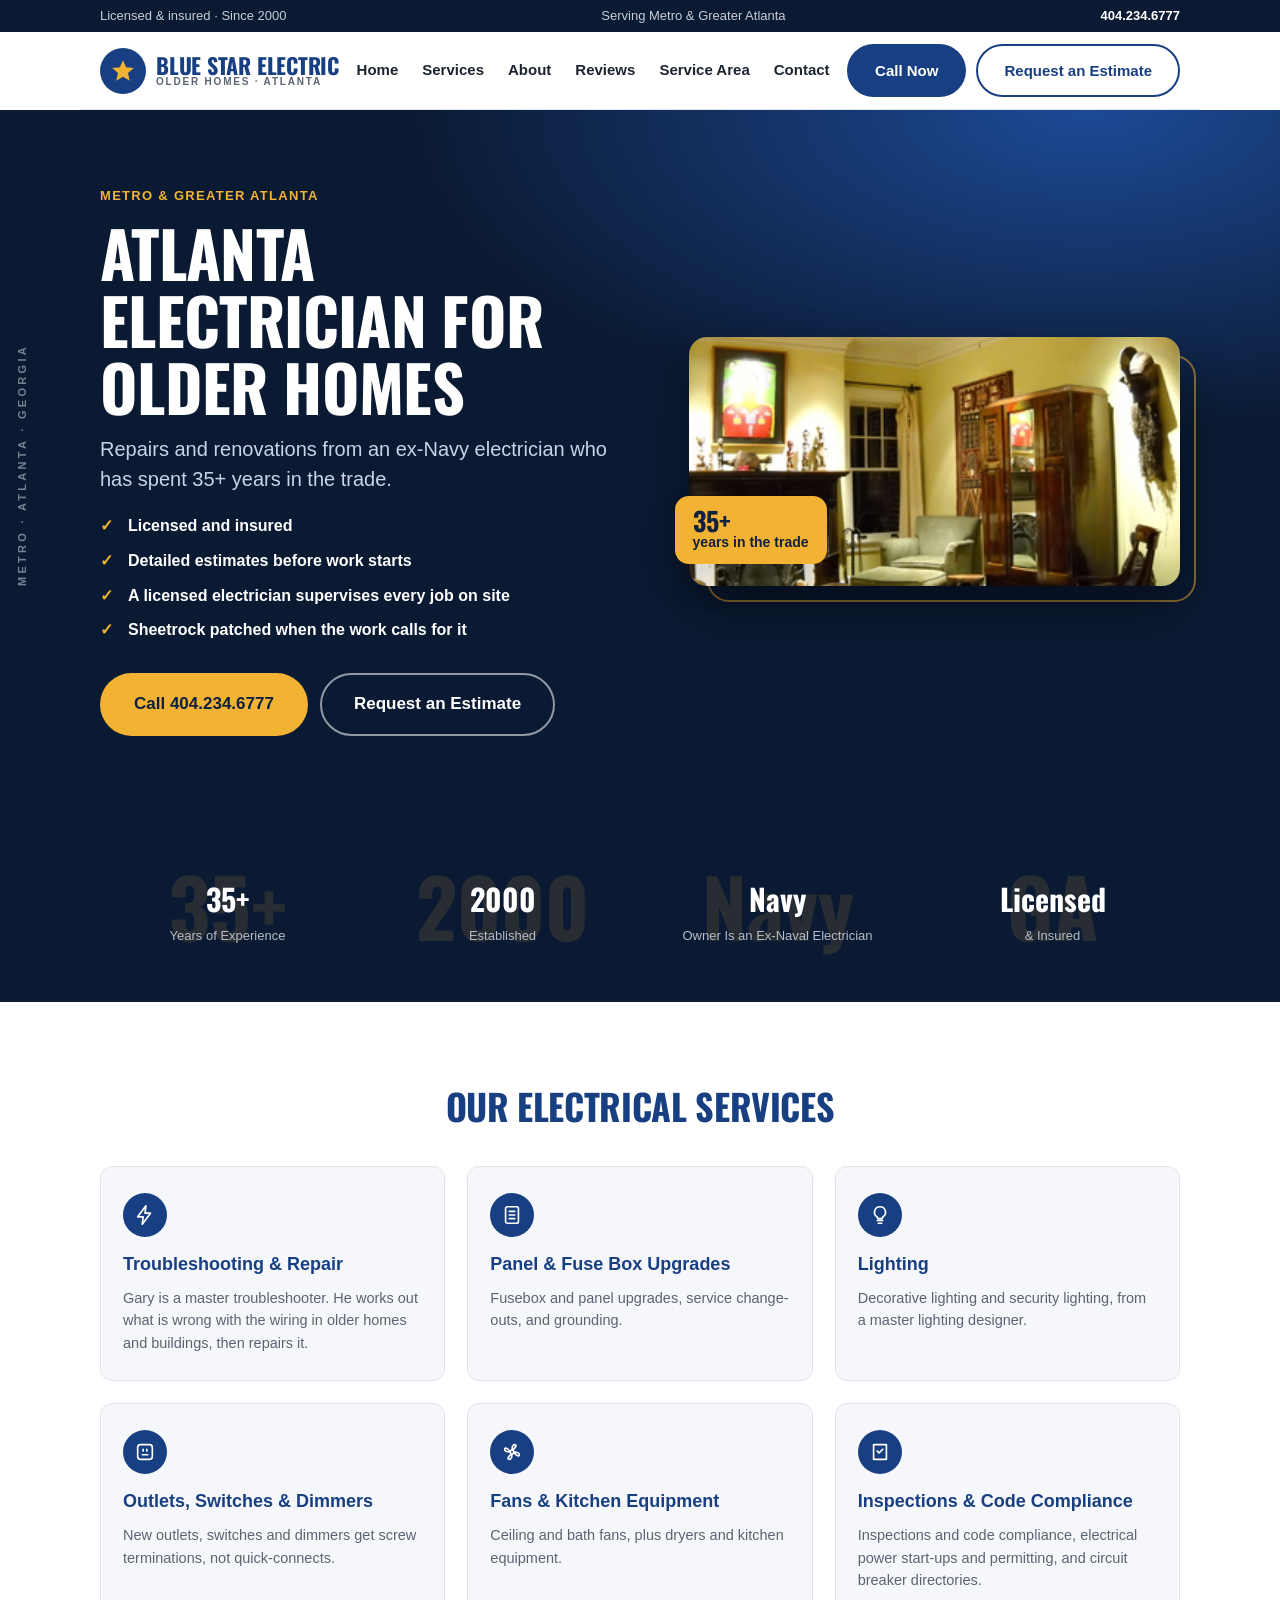
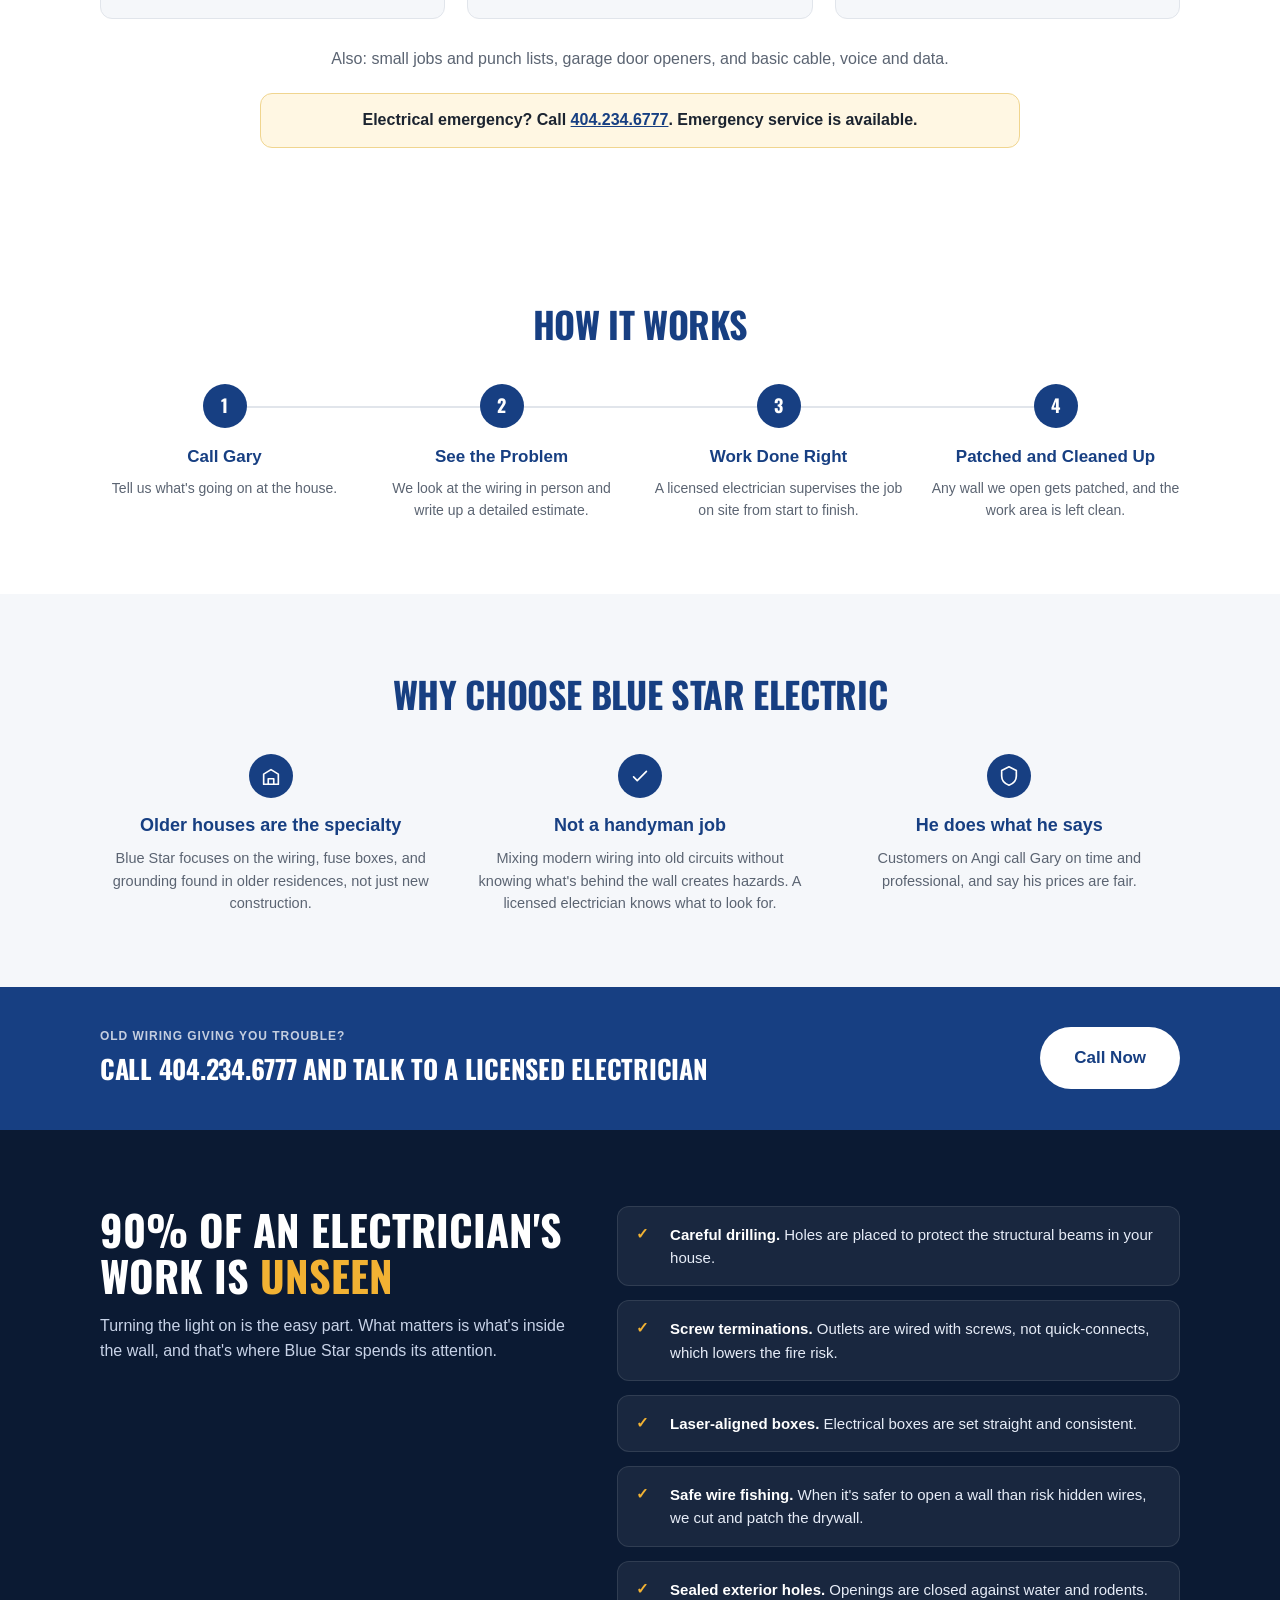
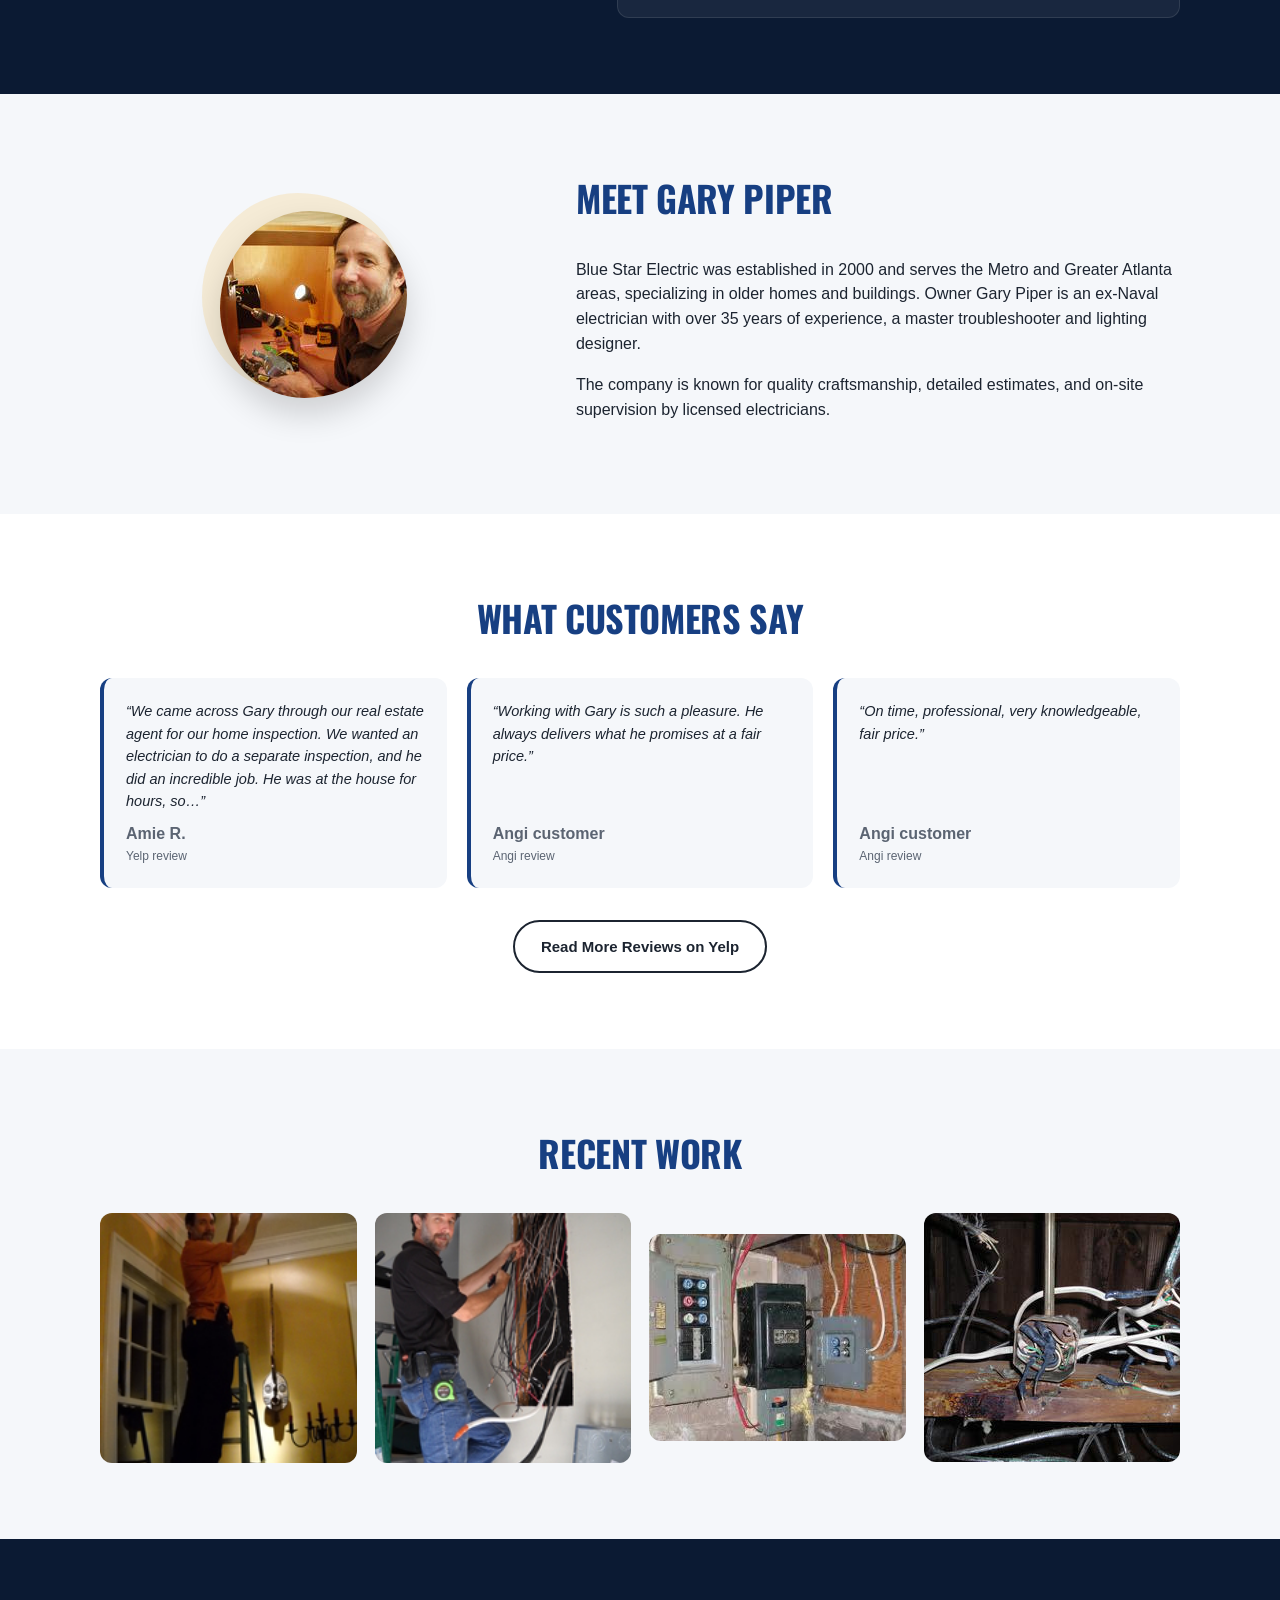
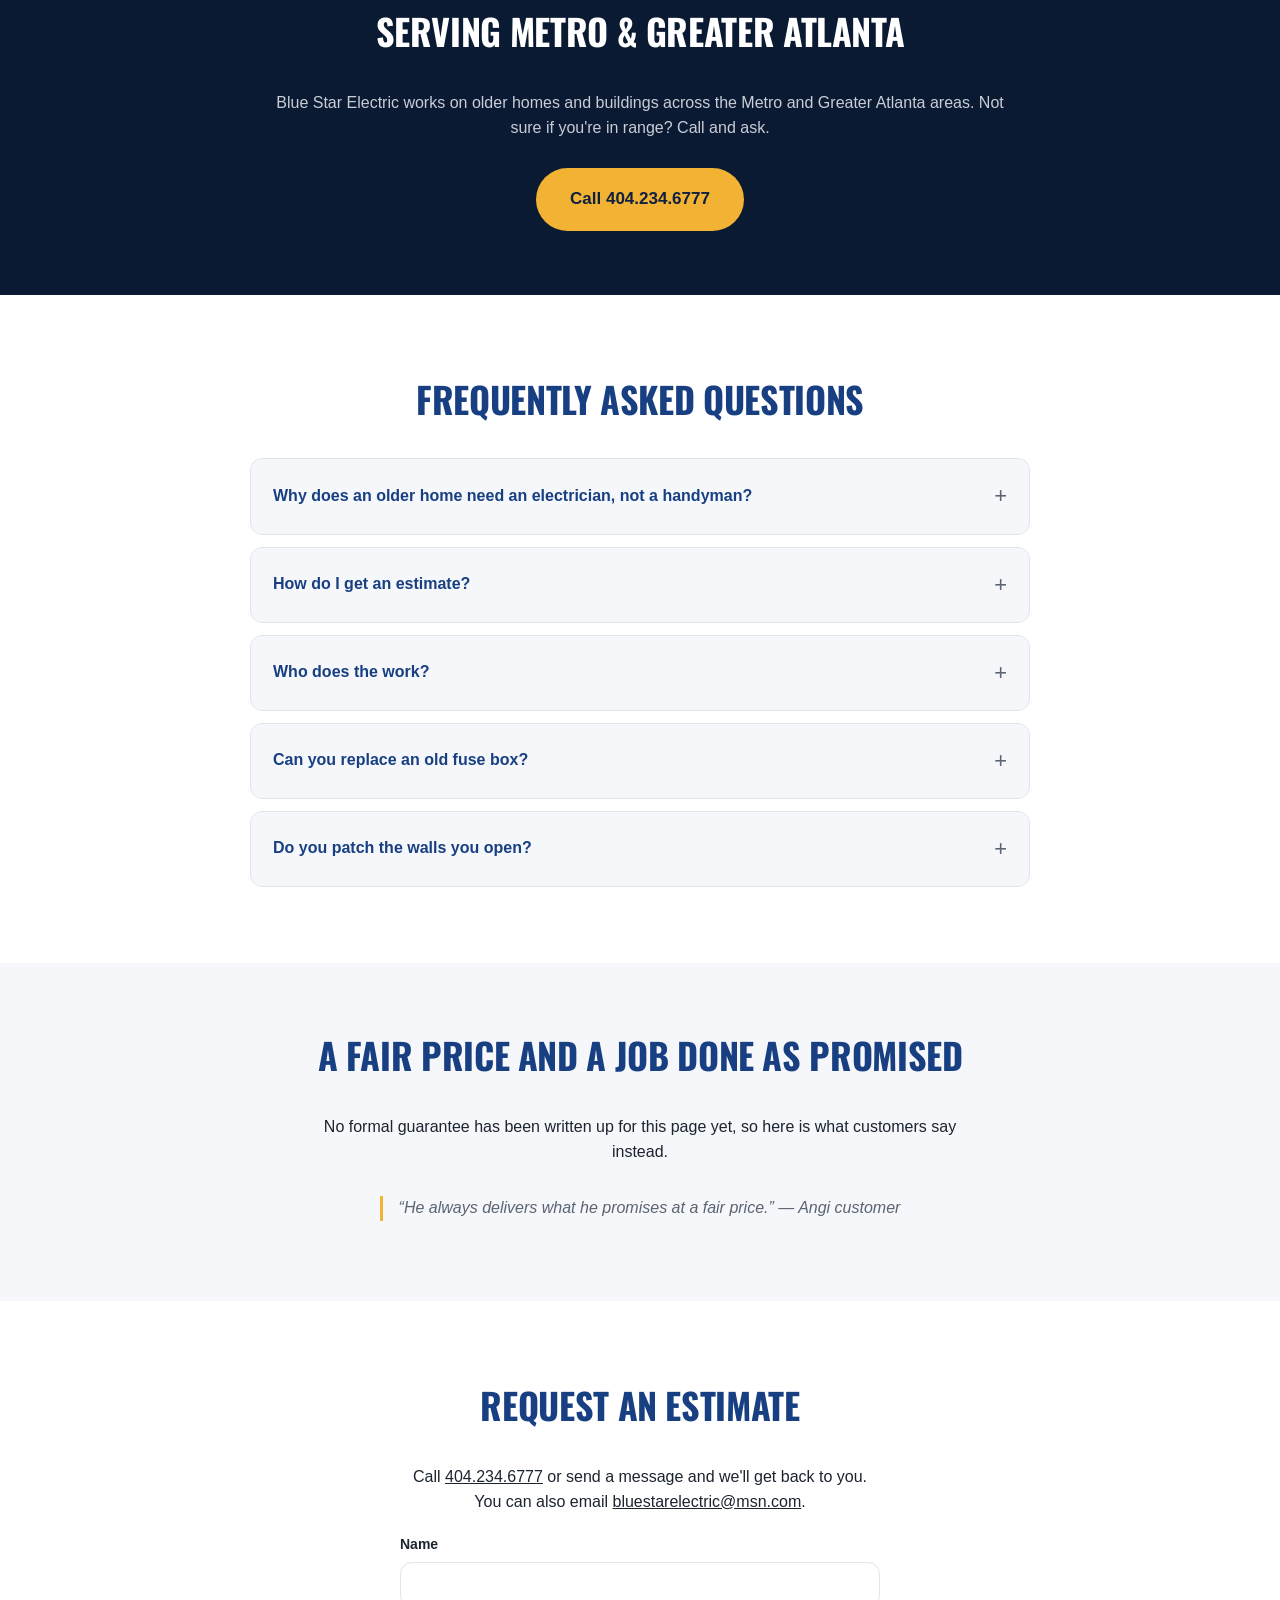
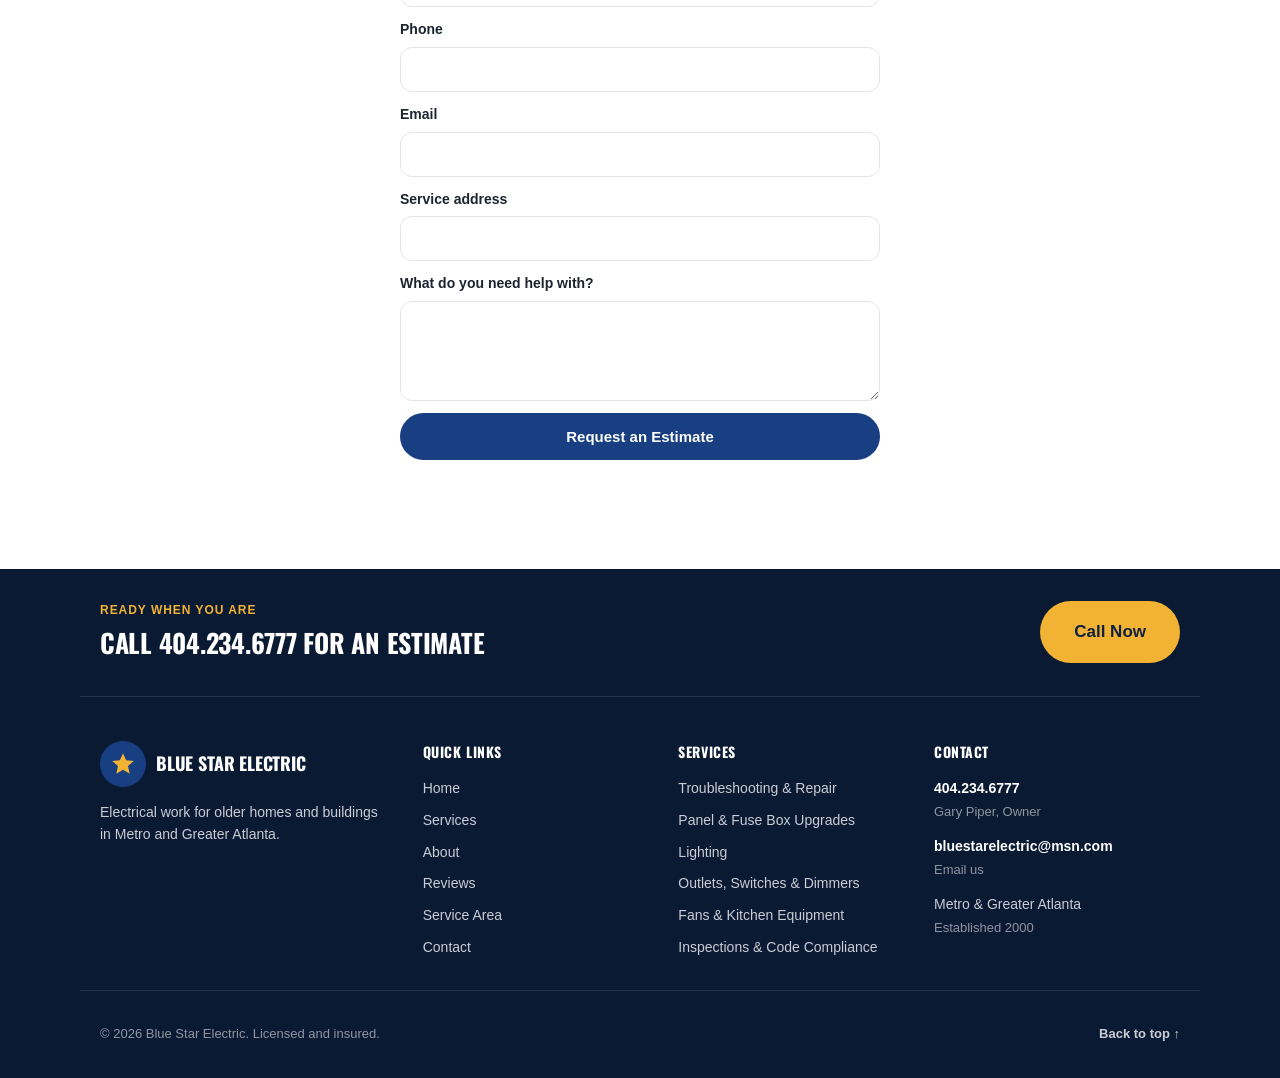
==== commit 3fa747a0: "Wire contact form and footer to the business email Co-Authored-By: Claude Sonnet 5 <noreply@anthropi" ====
--- a/index.html
+++ b/index.html
@@ -547,6 +547,7 @@
   "@type": "Electrician",
   "name": "Blue Star Electric",
   "telephone": "+1-404-234-6777",
+  "email": "bluestarelectric@msn.com",
   "foundingDate": "2000",
   "areaServed": ["Metro Atlanta", "Greater Atlanta"],
   "founder": { "@type": "Person", "name": "Gary Piper" },
@@ -883,13 +884,16 @@
   <section id="contact" class="contact">
     <div class="wrap contact-inner">
       <h2 class="reveal">Request an Estimate</h2>
-      <p>Call <a href="tel:+14042346777">404.234.6777</a> or send a message and we'll get back to you.</p>
-      <!-- TODO before launch: wire this form to the business's real intake email or CRM. Until then it shows a call-us note. -->
+      <p>Call <a href="tel:+14042346777">404.234.6777</a> or send a message and we'll get back to you. You can also email <a href="mailto:bluestarelectric@msn.com">bluestarelectric@msn.com</a>.</p>
+      <!-- The form opens the visitor's email app with a pre-filled message to the business.
+           TODO before launch: point it at a real form endpoint so leads arrive without the visitor's email app. -->
       <form class="contact-form" id="contact-form" aria-label="Request an estimate">
         <label for="f-name">Name</label>
         <input id="f-name" type="text" name="name" autocomplete="name" required>
         <label for="f-phone">Phone</label>
         <input id="f-phone" type="tel" name="phone" autocomplete="tel" required>
+        <label for="f-email">Email</label>
+        <input id="f-email" type="email" name="email" autocomplete="email">
         <label for="f-address">Service address</label>
         <input id="f-address" type="text" name="address" autocomplete="street-address">
         <label for="f-message">What do you need help with?</label>
@@ -951,6 +955,10 @@
       <p class="contact-line">
         <a href="tel:+14042346777">404.234.6777</a>
         <span class="muted">Gary Piper, Owner</span>
+      </p>
+      <p class="contact-line">
+        <a href="mailto:bluestarelectric@msn.com">bluestarelectric@msn.com</a>
+        <span class="muted">Email us</span>
       </p>
       <p class="contact-line">
         Metro &amp; Greater Atlanta
@@ -1013,11 +1021,30 @@
     revealEls.forEach(function (el) { io.observe(el); });
   }
 
-  // Contact form: not connected to an inbox yet.
+  // Estimate form: opens the visitor's email app with a pre-filled message to the business.
+  var TO_EMAIL = 'bluestarelectric@msn.com';
   var form = document.getElementById('contact-form');
+  var note = document.getElementById('form-note');
   form.addEventListener('submit', function (e) {
     e.preventDefault();
-    document.getElementById('form-note').textContent = 'This form is not connected yet. Please call 404.234.6777.';
+    var f = form.elements;
+    if (!f.name.value.trim() || !f.phone.value.trim()) {
+      note.textContent = 'Please add your name and phone number so we can reach you.';
+      (f.name.value.trim() ? f.phone : f.name).focus();
+      return;
+    }
+    var lines = [
+      'Name: ' + f.name.value.trim(),
+      'Phone: ' + f.phone.value.trim(),
+      'Email: ' + f.email.value.trim(),
+      'Service address: ' + f.address.value.trim(),
+      '',
+      f.message.value.trim()
+    ];
+    var url = 'mailto:' + TO_EMAIL + '?subject=' + encodeURIComponent('Estimate Request from ' + f.name.value.trim()) +
+      '&body=' + encodeURIComponent(lines.join(String.fromCharCode(10)));
+    note.textContent = 'Opening your email app. If nothing opens, call 404.234.6777.';
+    window.location.href = url;
   });
 
   // Lightbox
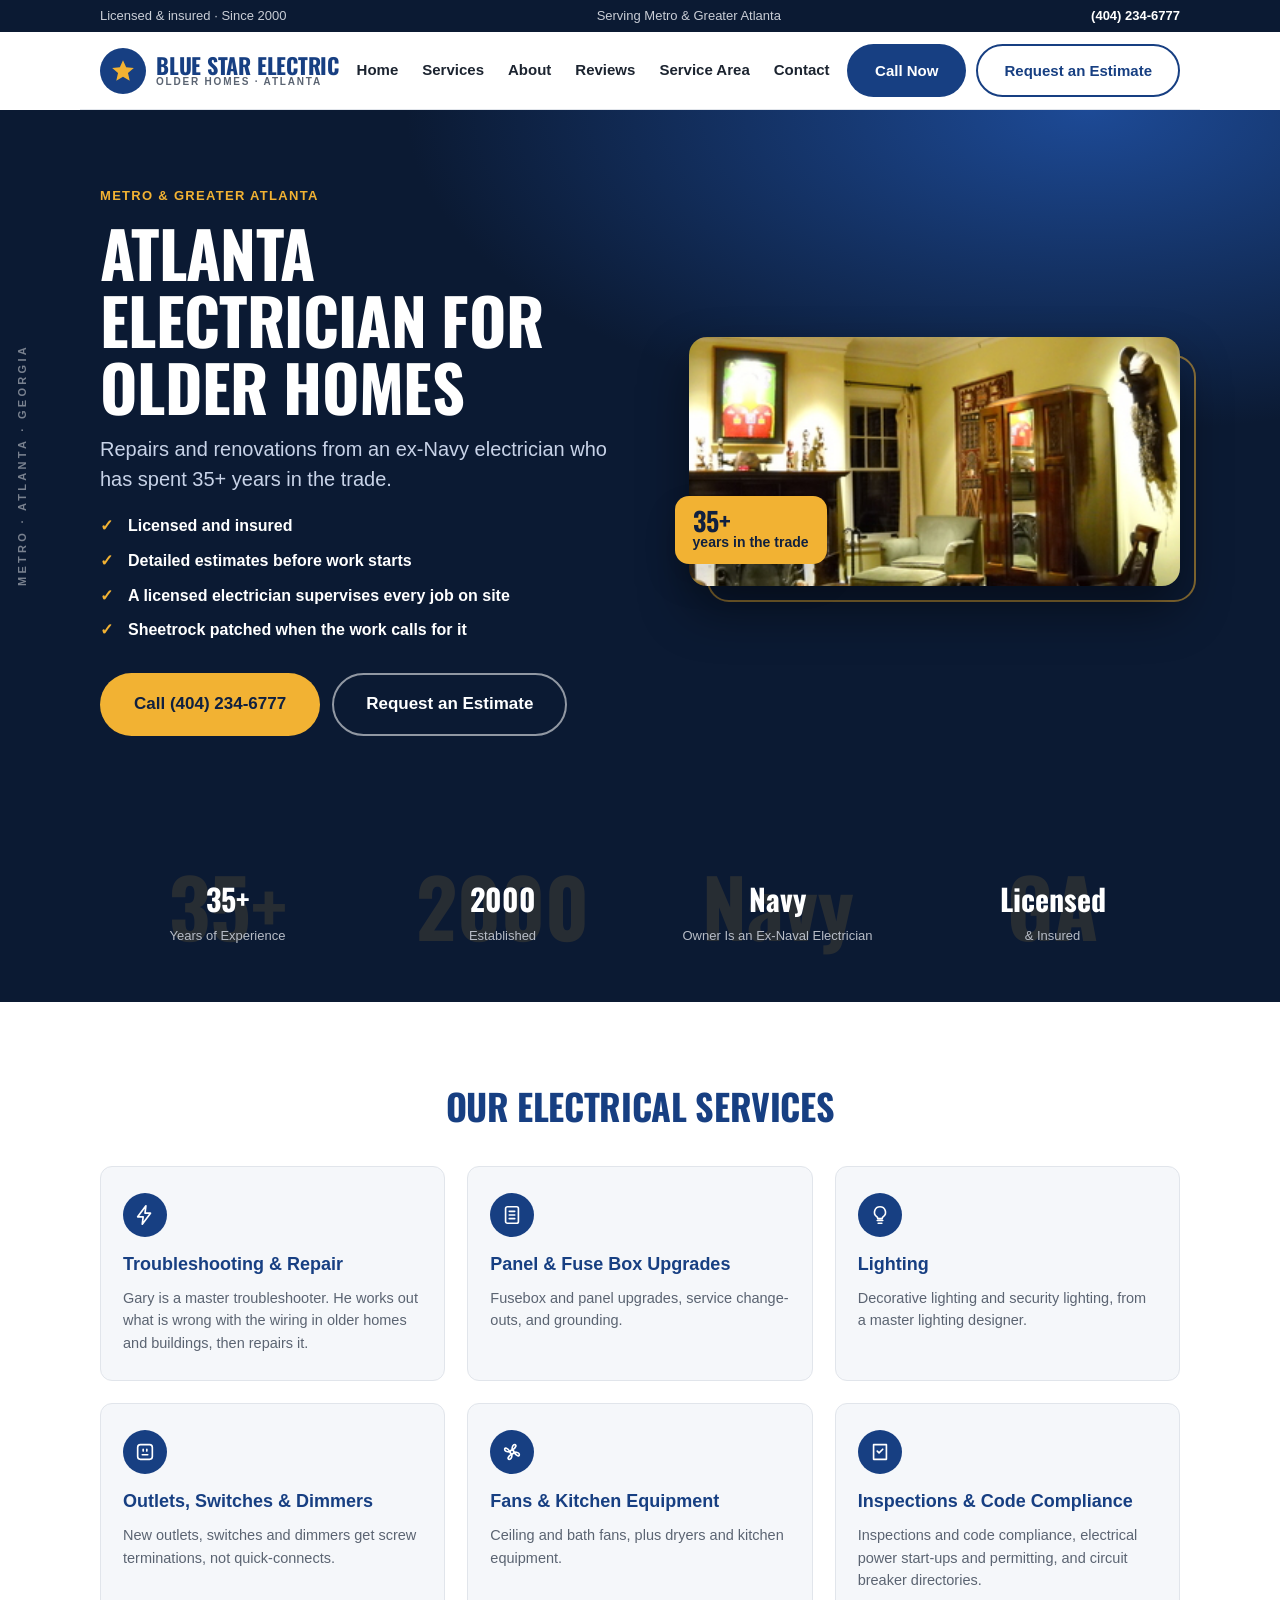
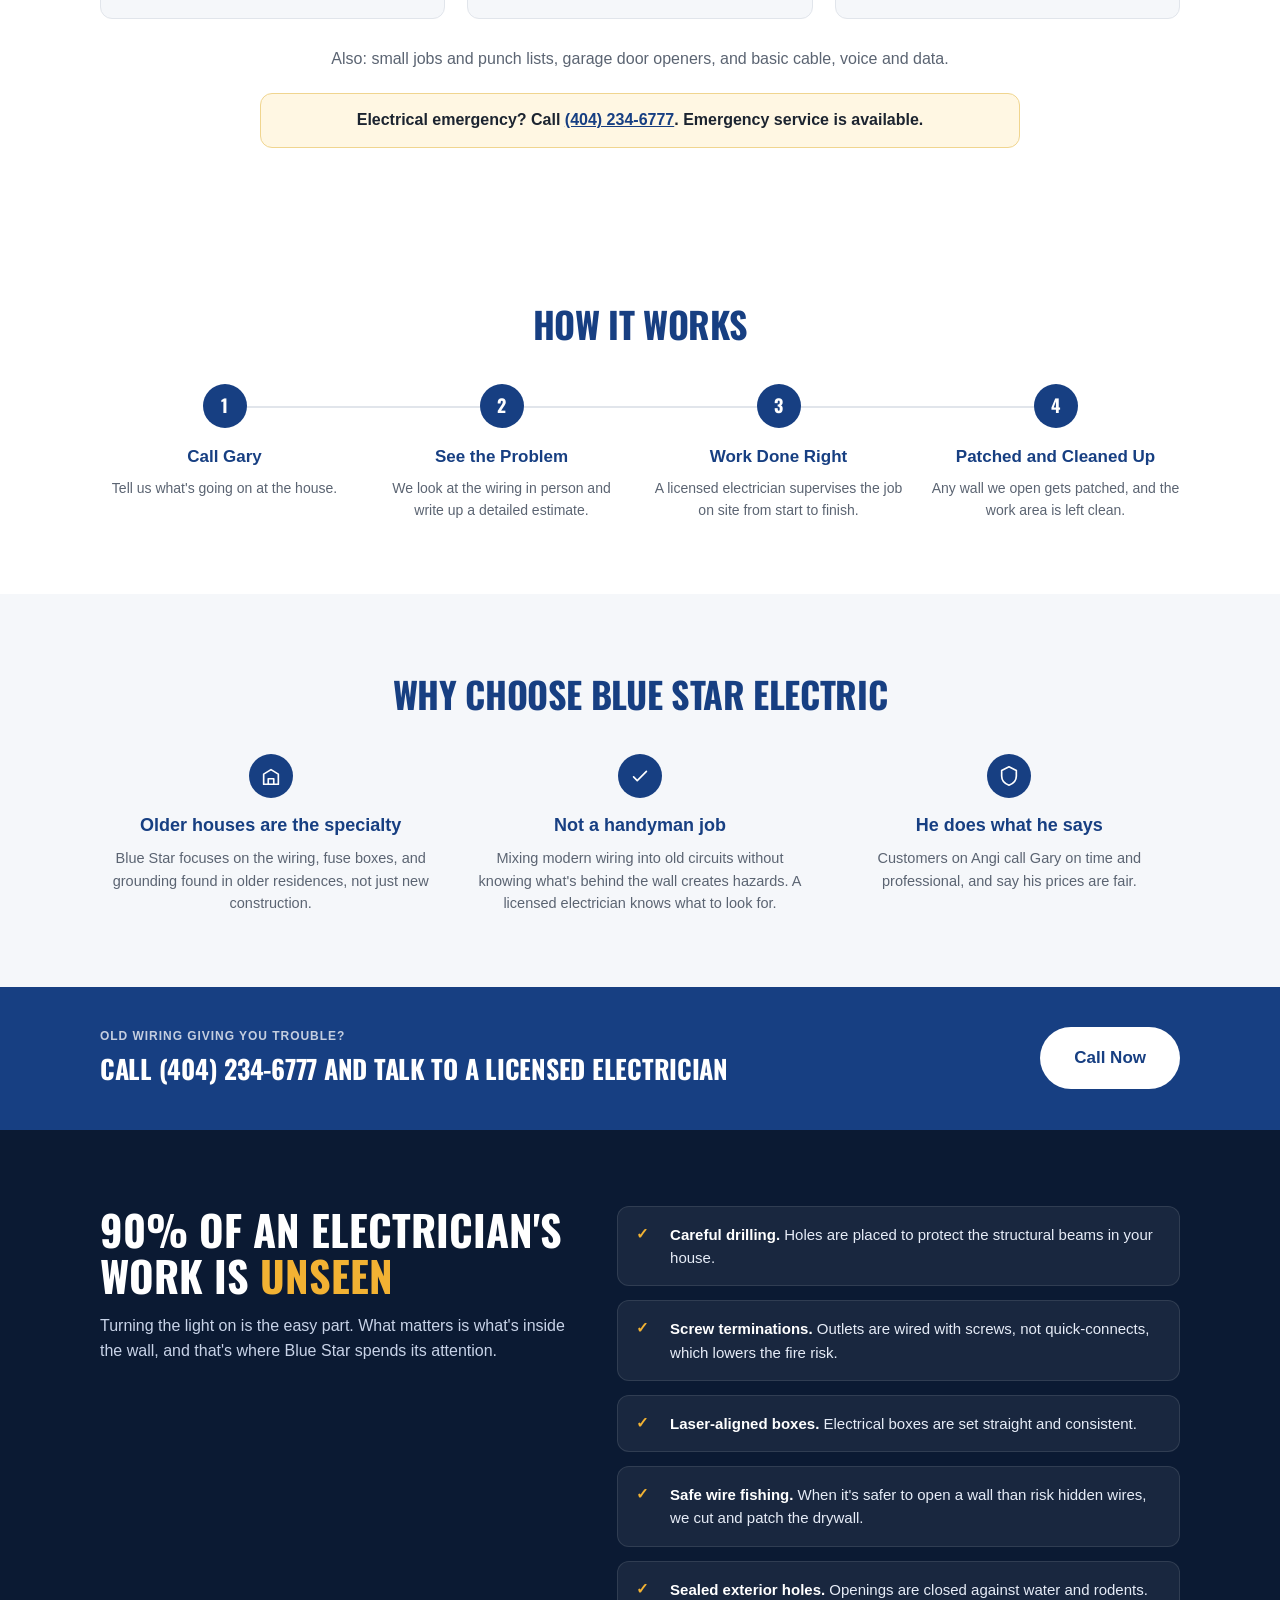
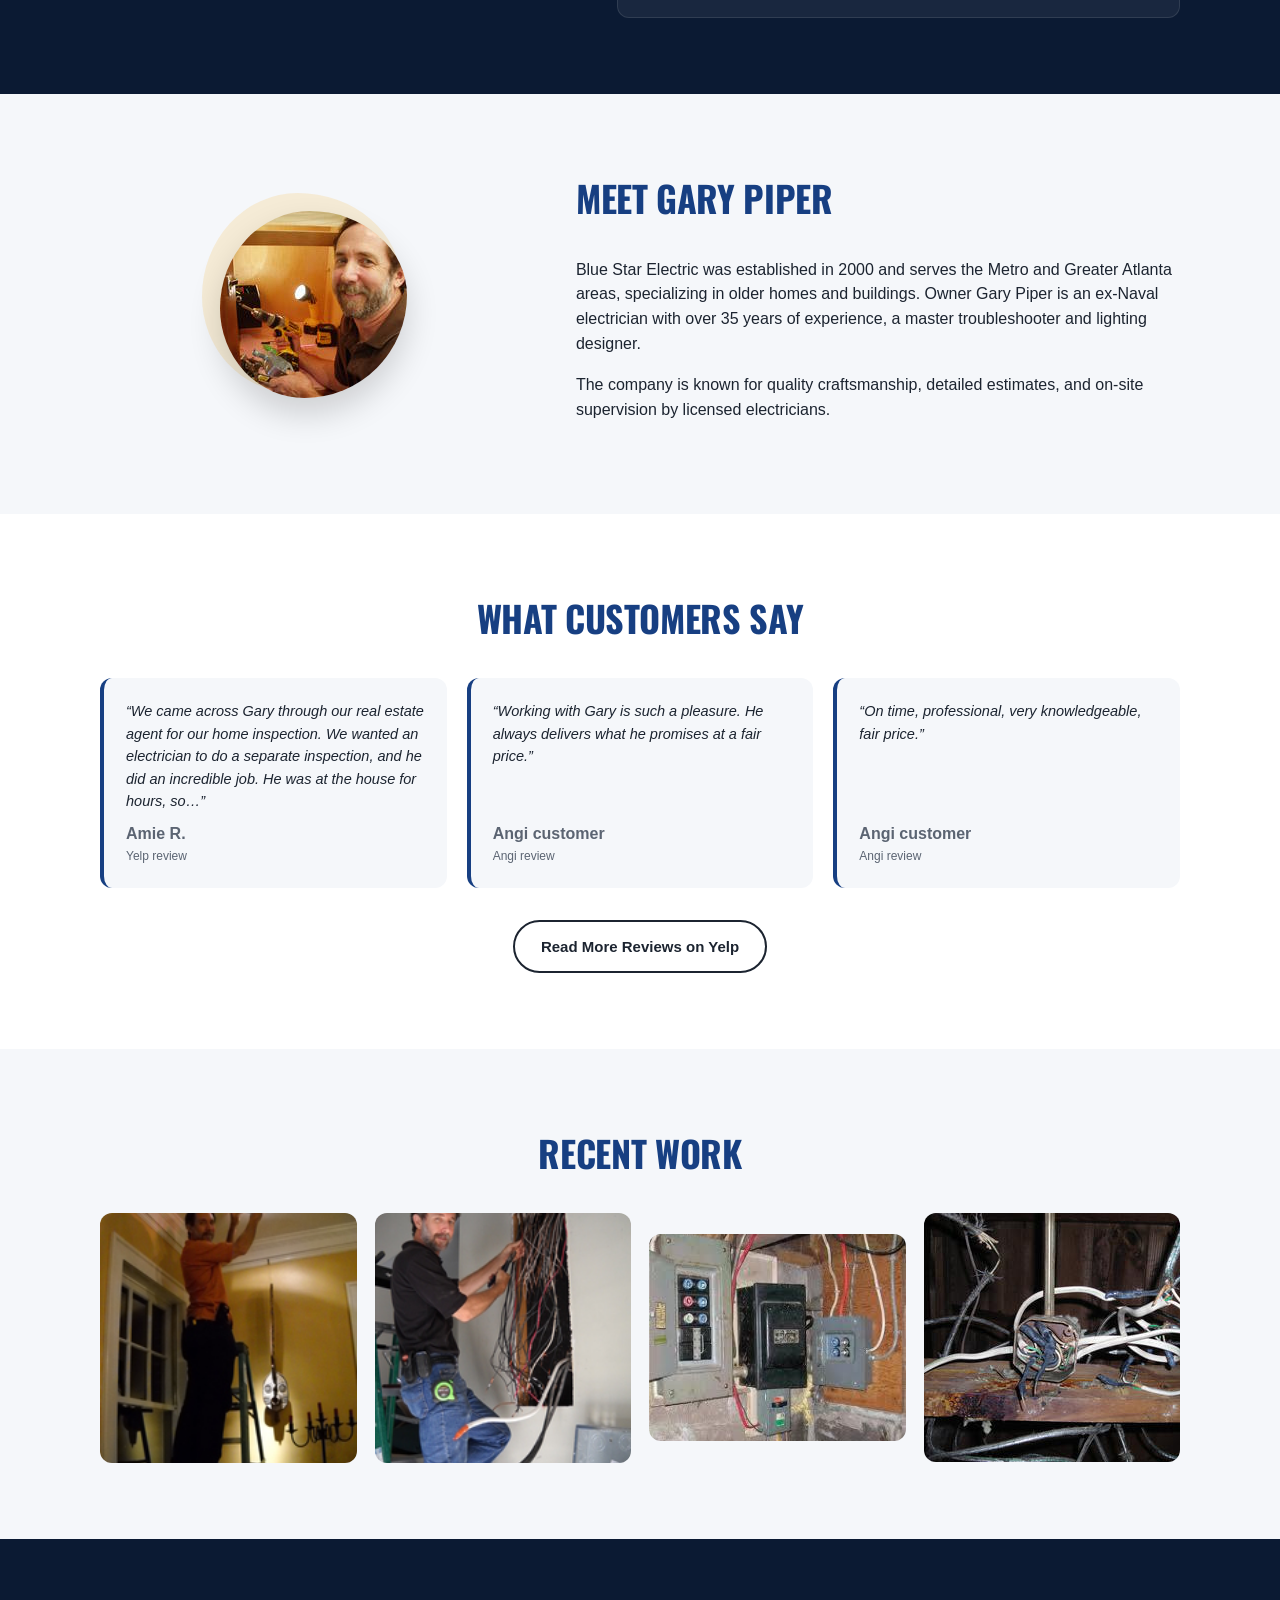
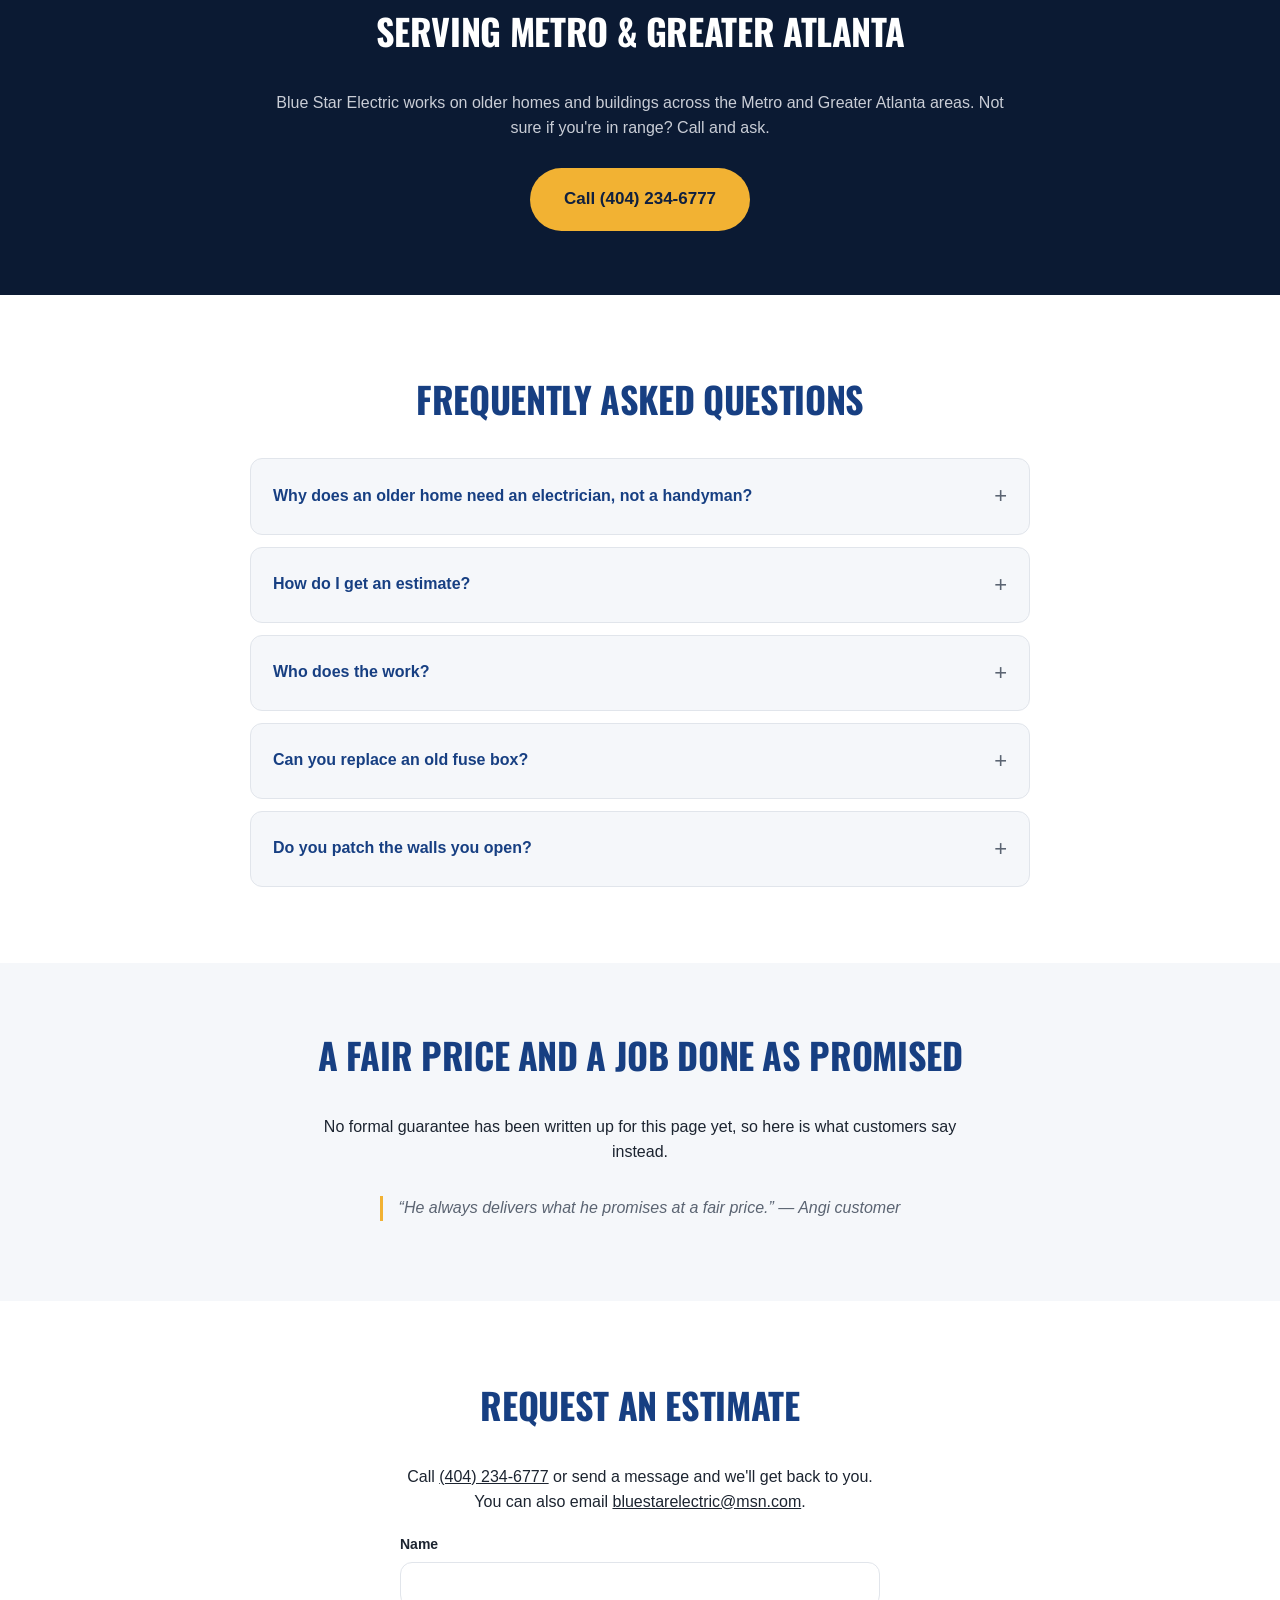
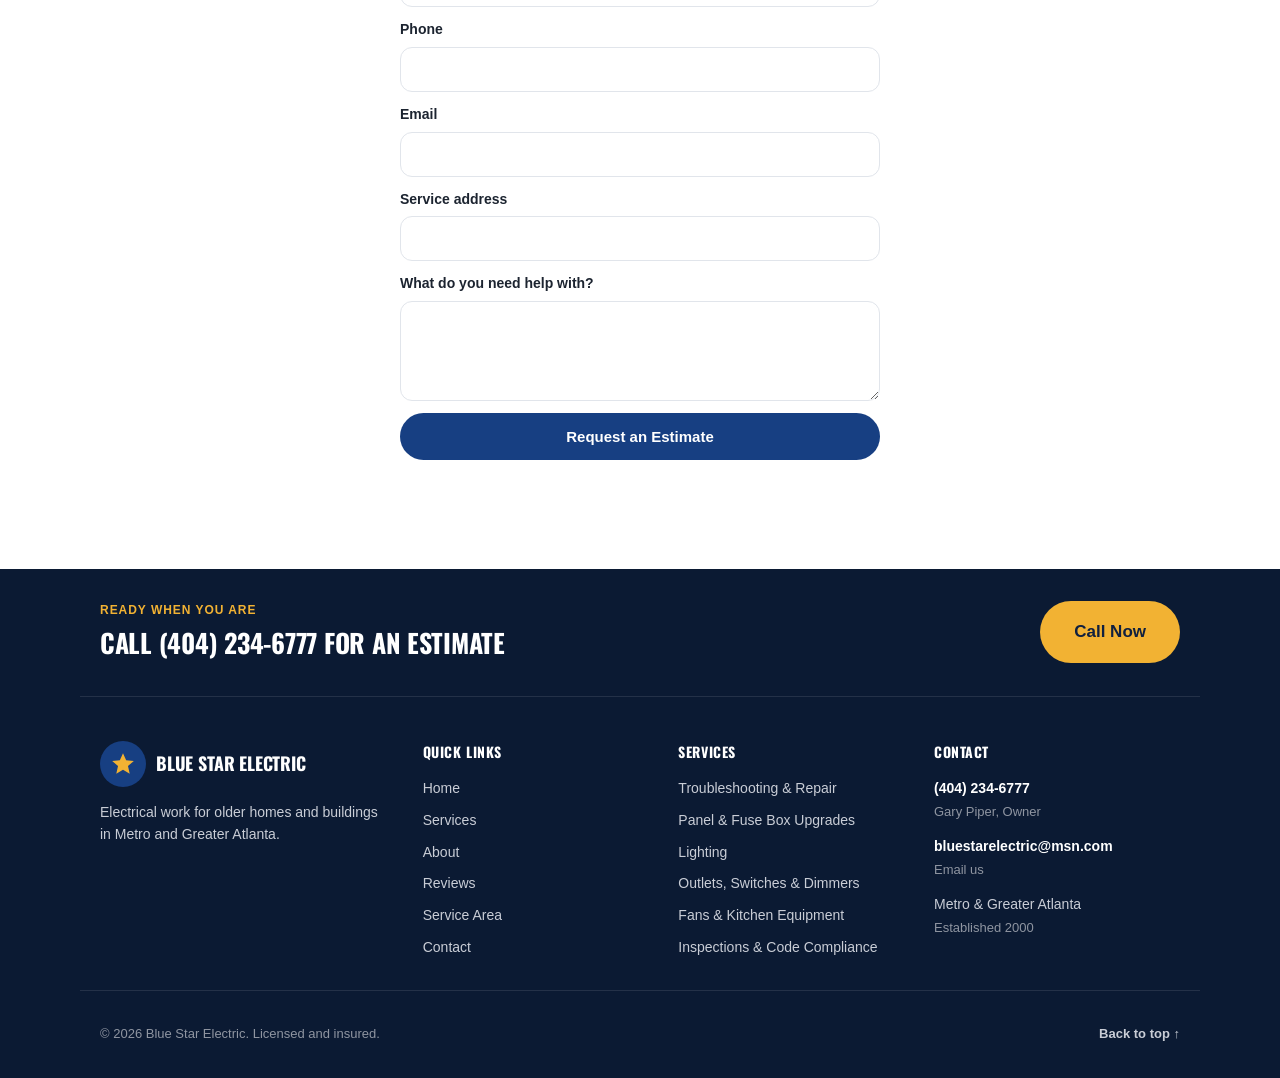
==== commit ce84d73c: "Format phone number with brackets: (404) 234-6777 Co-Authored-By: Claude Sonnet 5 <noreply@anthropic" ====
--- a/index.html
+++ b/index.html
@@ -4,7 +4,7 @@
 <meta charset="UTF-8">
 <meta name="viewport" content="width=device-width, initial-scale=1.0">
 <title>Older Home Electrician in Atlanta | Blue Star Electric</title>
-<meta name="description" content="Ex-Navy electrician Gary Piper repairs and renovates the wiring in older Atlanta homes. Detailed estimates, licensed and insured. Call 404.234.6777.">
+<meta name="description" content="Ex-Navy electrician Gary Piper repairs and renovates the wiring in older Atlanta homes. Detailed estimates, licensed and insured. Call (404) 234-6777.">
 <meta name="robots" content="index, follow">
 <meta property="og:type" content="website">
 <meta property="og:site_name" content="Blue Star Electric">
@@ -13,7 +13,7 @@
 <meta property="og:locale" content="en_US">
 <meta name="twitter:card" content="summary_large_image">
 <meta name="twitter:title" content="Older Home Electrician in Atlanta | Blue Star Electric">
-<meta name="twitter:description" content="Troubleshooting, repair, and rewiring for older Atlanta homes. Call 404.234.6777.">
+<meta name="twitter:description" content="Troubleshooting, repair, and rewiring for older Atlanta homes. Call (404) 234-6777.">
 <!-- TODO before launch: add <link rel="canonical">, og:url, and og:image / twitter:image once the live domain and a hosted preview image exist. -->
 <meta name="theme-color" content="#173f82">
 <link rel="icon" href="data:image/svg+xml,%3Csvg xmlns='http://www.w3.org/2000/svg' viewBox='0 0 24 24'%3E%3Ccircle cx='12' cy='12' r='12' fill='%23173f82'/%3E%3Cpath fill='%23f2b233' d='m12 4.5 2 4.6 5 .4-3.8 3.3 1.1 4.9L12 15l-4.3 2.7 1.1-4.9L5 9.5l5-.4z'/%3E%3C/svg%3E">
@@ -567,7 +567,7 @@
     <div class="wrap topbar-inner">
       <span class="topbar-item">Licensed &amp; insured &middot; Since 2000</span>
       <span class="topbar-item">Serving Metro &amp; Greater Atlanta</span>
-      <a class="topbar-item topbar-phone" href="tel:+14042346777">404.234.6777</a>
+      <a class="topbar-item topbar-phone" href="tel:+14042346777">(404) 234-6777</a>
     </div>
   </div>
   <div class="wrap main-nav">
@@ -626,7 +626,7 @@
           <li>Sheetrock patched when the work calls for it</li>
         </ul>
         <div class="hero-ctas">
-          <a class="btn btn-accent btn-lg" href="tel:+14042346777">Call 404.234.6777</a>
+          <a class="btn btn-accent btn-lg" href="tel:+14042346777">Call (404) 234-6777</a>
           <a class="btn btn-outline btn-lg" href="#contact">Request an Estimate</a>
         </div>
       </div>
@@ -697,7 +697,7 @@
         </div>
       </div>
       <p class="services-more reveal">Also: small jobs and punch lists, garage door openers, and basic cable, voice and data.</p>
-      <p class="emergency reveal">Electrical emergency? Call <a href="tel:+14042346777">404.234.6777</a>. Emergency service is available.</p>
+      <p class="emergency reveal">Electrical emergency? Call <a href="tel:+14042346777">(404) 234-6777</a>. Emergency service is available.</p>
     </div>
   </section>
 
@@ -759,7 +759,7 @@
     <div class="wrap cta-banner-inner">
       <div>
         <p class="cta-banner-eyebrow">Old wiring giving you trouble?</p>
-        <h3>Call 404.234.6777 and talk to a licensed electrician</h3>
+        <h3>Call (404) 234-6777 and talk to a licensed electrician</h3>
       </div>
       <a class="btn btn-primary btn-lg" href="tel:+14042346777">Call Now</a>
     </div>
@@ -838,7 +838,7 @@
     <div class="wrap">
       <h2 class="reveal">Serving Metro &amp; Greater Atlanta</h2>
       <p class="service-area-list">Blue Star Electric works on older homes and buildings across the Metro and Greater Atlanta areas. Not sure if you're in range? Call and ask.</p>
-      <a class="btn btn-accent btn-lg" href="tel:+14042346777">Call 404.234.6777</a>
+      <a class="btn btn-accent btn-lg" href="tel:+14042346777">Call (404) 234-6777</a>
     </div>
   </section>
 
@@ -853,7 +853,7 @@
         </details>
         <details class="faq-item reveal">
           <summary>How do I get an estimate?</summary>
-          <p>Call 404.234.6777 or use the form below. We look at the job in person and give you a detailed estimate before any work begins.</p>
+          <p>Call (404) 234-6777 or use the form below. We look at the job in person and give you a detailed estimate before any work begins.</p>
         </details>
         <details class="faq-item reveal">
           <summary>Who does the work?</summary>
@@ -884,7 +884,7 @@
   <section id="contact" class="contact">
     <div class="wrap contact-inner">
       <h2 class="reveal">Request an Estimate</h2>
-      <p>Call <a href="tel:+14042346777">404.234.6777</a> or send a message and we'll get back to you. You can also email <a href="mailto:bluestarelectric@msn.com">bluestarelectric@msn.com</a>.</p>
+      <p>Call <a href="tel:+14042346777">(404) 234-6777</a> or send a message and we'll get back to you. You can also email <a href="mailto:bluestarelectric@msn.com">bluestarelectric@msn.com</a>.</p>
       <!-- The form opens the visitor's email app with a pre-filled message to the business.
            TODO before launch: point it at a real form endpoint so leads arrive without the visitor's email app. -->
       <form class="contact-form" id="contact-form" aria-label="Request an estimate">
@@ -911,7 +911,7 @@
   <div class="wrap footer-cta">
     <div>
       <p class="footer-cta-eyebrow">Ready when you are</p>
-      <h3>Call 404.234.6777 for an estimate</h3>
+      <h3>Call (404) 234-6777 for an estimate</h3>
     </div>
     <a class="btn btn-accent btn-lg" href="tel:+14042346777">Call Now</a>
   </div>
@@ -953,7 +953,7 @@
     <div class="footer-col">
       <h4>Contact</h4>
       <p class="contact-line">
-        <a href="tel:+14042346777">404.234.6777</a>
+        <a href="tel:+14042346777">(404) 234-6777</a>
         <span class="muted">Gary Piper, Owner</span>
       </p>
       <p class="contact-line">
@@ -1043,7 +1043,7 @@
     ];
     var url = 'mailto:' + TO_EMAIL + '?subject=' + encodeURIComponent('Estimate Request from ' + f.name.value.trim()) +
       '&body=' + encodeURIComponent(lines.join(String.fromCharCode(10)));
-    note.textContent = 'Opening your email app. If nothing opens, call 404.234.6777.';
+    note.textContent = 'Opening your email app. If nothing opens, call (404) 234-6777.';
     window.location.href = url;
   });
 
